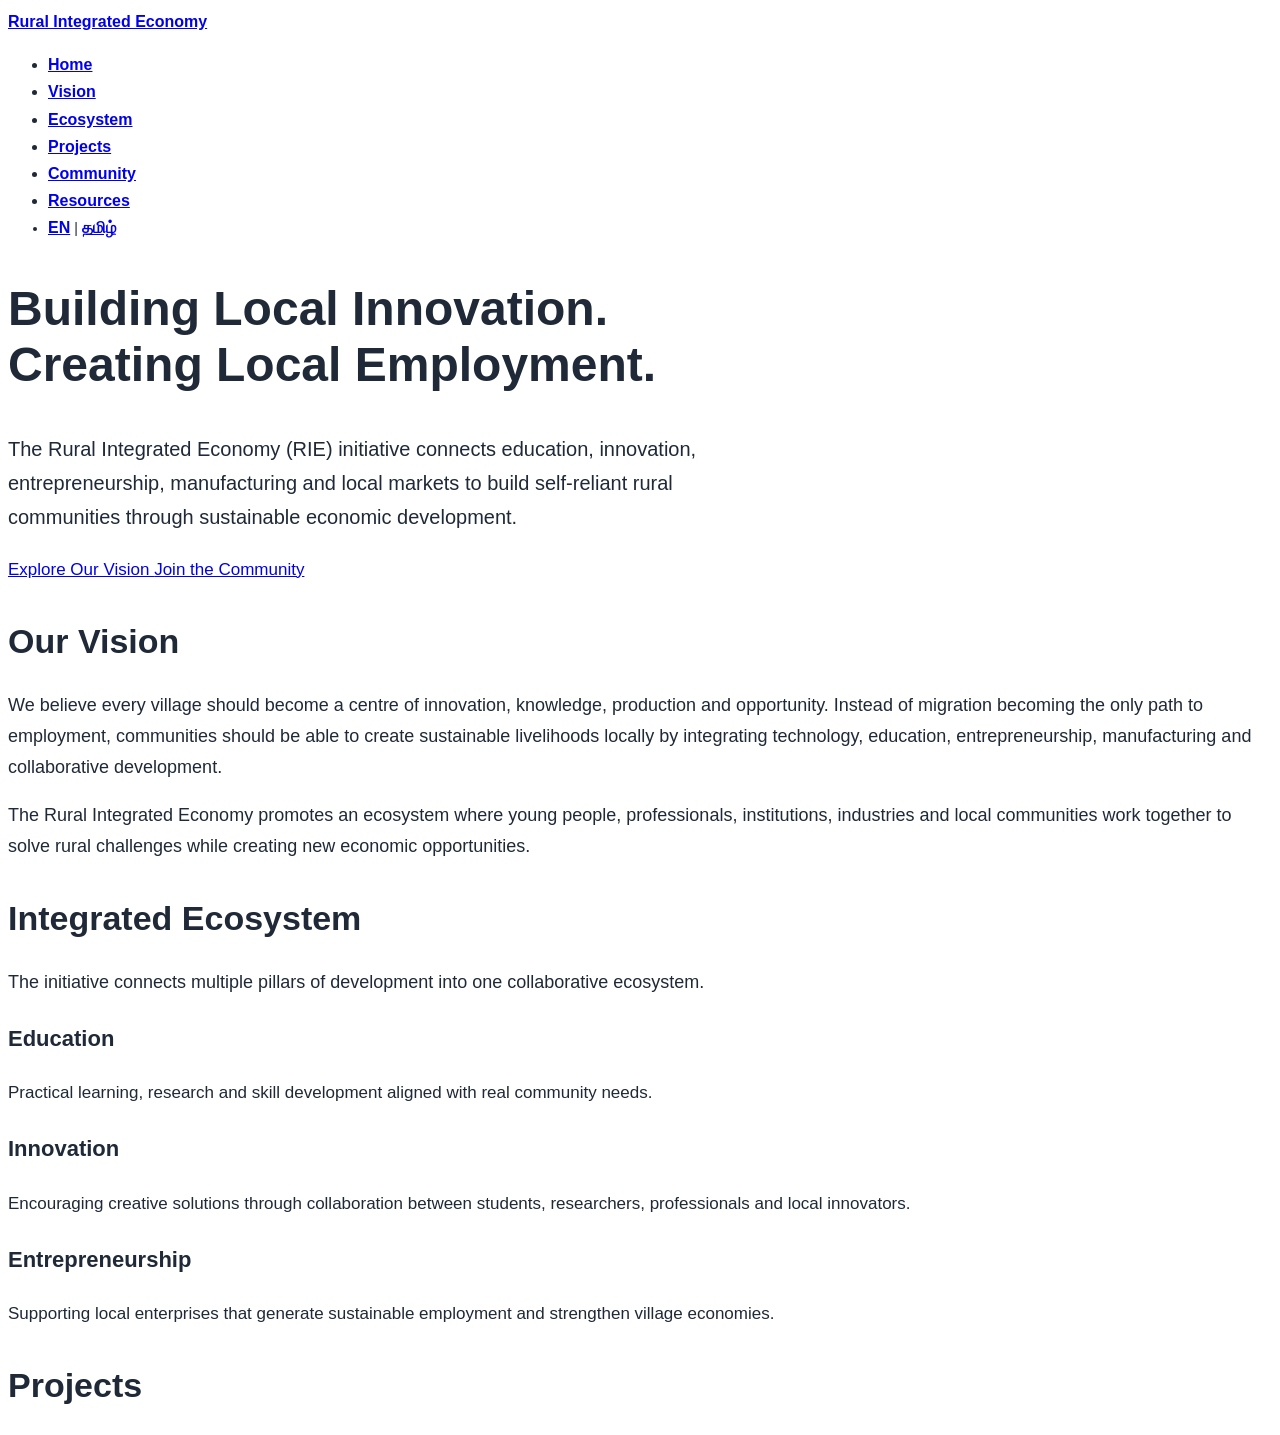
==== en/index.html @ 428ed952 "Complete bilingual homepage and language switch" ====
<!DOCTYPE html>
<html lang="en">
<head>

<meta charset="UTF-8">
<meta name="viewport" content="width=device-width, initial-scale=1.0">

<title>Rural Integrated Economy (RIE)</title>

<meta name="description" content="Rural Integrated Economy (RIE) is a community-driven initiative empowering rural innovation, entrepreneurship, manufacturing and sustainable employment.">

<link rel="stylesheet" href="../assets/css/style.css">

</head>

<body>

<header>

<div class="navbar">

<div class="logo">

<a href="index.html">
<strong>Rural Integrated Economy</strong>
</a>

</div>

<nav>

<ul>

<li><a href="#home">Home</a></li>

<li><a href="#vision">Vision</a></li>

<li><a href="#ecosystem">Ecosystem</a></li>

<li><a href="#projects">Projects</a></li>

<li><a href="#community">Community</a></li>

<li><a href="#resources">Resources</a></li>

<li class="lang-switch">

<a href="../en/index.html" class="active">EN</a>

<span>|</span>

<a href="../ta/index.html">தமிழ்</a>

</li>

</ul>

</nav>

</div>

</header>

<main>

<section id="home" class="hero">

<div class="hero-content">

<h1>
Building Local Innovation.<br>
Creating Local Employment.
</h1>

<p>

The Rural Integrated Economy (RIE) initiative connects education,
innovation, entrepreneurship, manufacturing and local markets to
build self-reliant rural communities through sustainable economic
development.

</p>

<div class="hero-buttons">

<a href="#vision" class="btn-primary">
Explore Our Vision
</a>

<a href="#community" class="btn-secondary">
Join the Community
</a>

</div>

</div>

</section>

<section id="vision">

<div class="section-container">

<h2>Our Vision</h2>

<p>

We believe every village should become a centre of innovation,
knowledge, production and opportunity.

Instead of migration becoming the only path to employment,
communities should be able to create sustainable livelihoods
locally by integrating technology, education, entrepreneurship,
manufacturing and collaborative development.

</p>

<p>

The Rural Integrated Economy promotes an ecosystem where young
people, professionals, institutions, industries and local
communities work together to solve rural challenges while
creating new economic opportunities.

</p>

</div>

</section>

<section id="ecosystem">

<div class="section-container">

<h2>Integrated Ecosystem</h2>

<p>

The initiative connects multiple pillars of development into one
collaborative ecosystem.

</p>

<div class="cards">

<div class="card">

<h3>Education</h3>

<p>

Practical learning, research and skill development aligned with
real community needs.

</p>

</div>

<div class="card">

<h3>Innovation</h3>

<p>

Encouraging creative solutions through collaboration between
students, researchers, professionals and local innovators.

</p>

</div>

<div class="card">

<h3>Entrepreneurship</h3>

<p>

Supporting local enterprises that generate sustainable employment
and strengthen village economies.

</p>

</div>

</div>

</div>

</section>

<section id="projects">

<div class="section-container">

<h2>Projects</h2>
---- assets/css/style.css ----
html{
    font-size:16px;
}

body{
    font-family:Inter,"Noto Sans Tamil",Arial,sans-serif;
    font-size:18px;
    line-height:1.7;
    color:#1f2937;
}

.navbar{
    font-size:16px;
}

.navbar a{
    font-size:16px;
    font-weight:600;
}

.lang-switch{
    font-size:14px;
}

.hero h1{
    font-size:48px;
    line-height:1.15;
    font-weight:700;
}

.hero p{
    font-size:20px;
    max-width:760px;
}

section h2{
    font-size:34px;
    margin-bottom:20px;
}

.card h3{
    font-size:22px;
}

.card p{
    font-size:17px;
}

.btn-primary,
.btn-secondary{
    font-size:17px;
}

footer{
    font-size:15px;
}
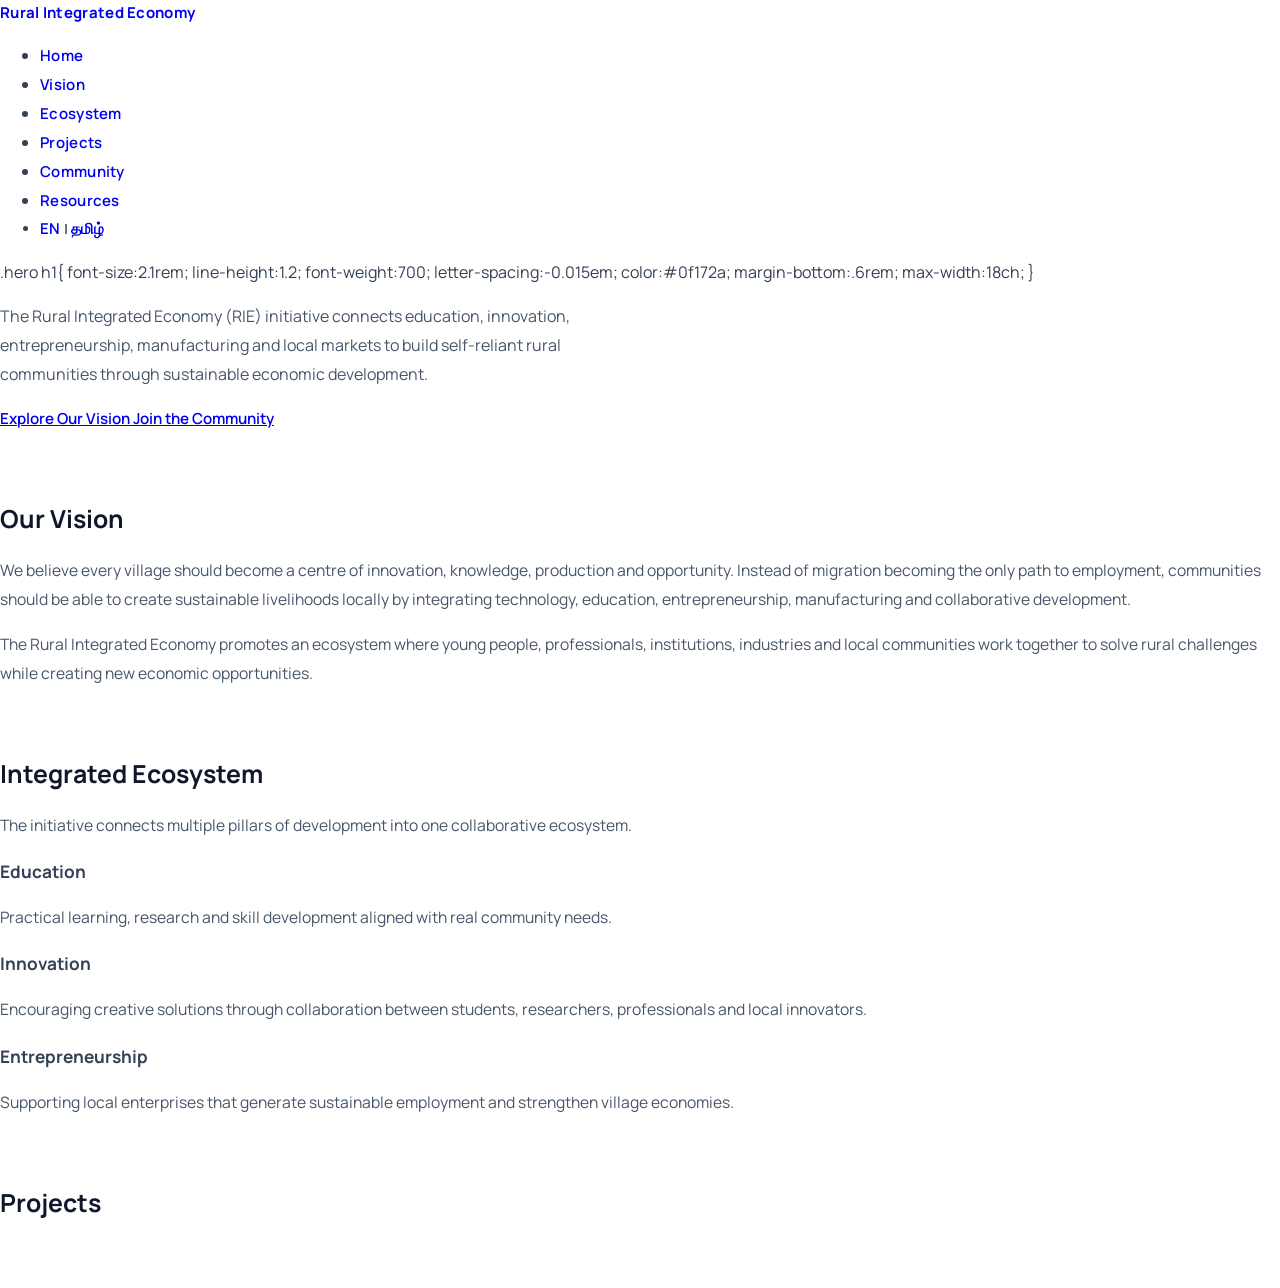
==== commit c23f0a84: "Professional redesign and improvements" ====
--- a/en/index.html
+++ b/en/index.html
@@ -67,10 +67,23 @@
 
 <div class="hero-content">
 
-<h1>
-Building Local Innovation.<br>
-Creating Local Employment.
-</h1>
+.hero h1{
+
+    font-size:2.1rem;
+
+    line-height:1.2;
+
+    font-weight:700;
+
+    letter-spacing:-0.015em;
+
+    color:#0f172a;
+
+    margin-bottom:.6rem;
+
+    max-width:18ch;
+
+}
 
 <p>
 
--- a/assets/css/style.css
+++ b/assets/css/style.css
@@ -1,56 +1,280 @@
+/* =====================================================
+   Youth4RuralTN
+   Typography
+   Version 3
+===================================================== */
+
+@import url('https://fonts.googleapis.com/css2?family=Manrope:wght@400;500;600;700;800&display=swap');
+
+/* =====================================================
+   Root
+===================================================== */
+
 html{
     font-size:16px;
-}
+    scroll-behavior:smooth;
+}
+
+/* =====================================================
+   Body
+===================================================== */
 
 body{
-    font-family:Inter,"Noto Sans Tamil",Arial,sans-serif;
-    font-size:18px;
-    line-height:1.7;
-    color:#1f2937;
-}
+
+    margin:0;
+    padding:0;
+
+    font-family:
+        "Manrope",
+        -apple-system,
+        BlinkMacSystemFont,
+        "Segoe UI",
+        Helvetica,
+        Arial,
+        sans-serif;
+
+    font-size:16px;
+    font-weight:400;
+    line-height:1.75;
+
+    color:#334155;
+
+    -webkit-font-smoothing:antialiased;
+    -moz-osx-font-smoothing:grayscale;
+    text-rendering:optimizeLegibility;
+
+}
+
+/* =====================================================
+   Navigation
+===================================================== */
 
 .navbar{
-    font-size:16px;
+
+    font-size:15px;
+
 }
 
 .navbar a{
-    font-size:16px;
+
+    font-size:15px;
     font-weight:600;
+    letter-spacing:.02em;
+    text-decoration:none;
+
+}
+
+.navbar a:hover{
+
+    opacity:.8;
+
 }
 
 .lang-switch{
+
     font-size:14px;
-}
+    font-weight:600;
+
+}
+
+/* =====================================================
+   Hero
+===================================================== */
 
 .hero h1{
-    font-size:48px;
-    line-height:1.15;
+
+    font-size:2.1rem;
     font-weight:700;
+    line-height:1.2;
+    letter-spacing:-0.015em;
+
+    color:#0f172a;
+
+    max-width:18ch;
+
+    margin:0 0 .6rem;
+
 }
 
 .hero p{
-    font-size:20px;
-    max-width:760px;
-}
+
+    font-size:1rem;
+    line-height:1.8;
+
+    max-width:640px;
+
+    color:#475569;
+
+}
+
+/* =====================================================
+   Sections
+===================================================== */
 
 section h2{
-    font-size:34px;
-    margin-bottom:20px;
-}
+
+    font-size:1.55rem;
+    font-weight:700;
+
+    color:#0f172a;
+
+    margin-bottom:.85rem;
+
+}
+
+section{
+
+    margin-bottom:4rem;
+
+}
+
+/* =====================================================
+   Cards
+===================================================== */
 
 .card h3{
-    font-size:22px;
+
+    font-size:1.08rem;
+    font-weight:700;
+
+    margin-bottom:.45rem;
+
 }
 
 .card p{
-    font-size:17px;
-}
-
+
+    font-size:.98rem;
+    line-height:1.85;
+
+}
+
+/* =====================================================
+   Paragraphs
+===================================================== */
+
+p{
+
+    font-size:.98rem;
+    line-height:1.85;
+
+    color:#475569;
+
+}
+
+li{
+
+    font-size:.98rem;
+    line-height:1.85;
+
+}
+
+/* =====================================================
+   Buttons
+===================================================== */
+
+button,
 .btn-primary,
 .btn-secondary{
-    font-size:17px;
-}
+
+    font-family:inherit;
+
+    font-size:.95rem;
+    font-weight:600;
+
+}
+
+/* =====================================================
+   Footer
+===================================================== */
 
 footer{
-    font-size:15px;
+
+    font-size:.9rem;
+    color:#64748b;
+
+}
+
+/* =====================================================
+   Tamil
+===================================================== */
+
+html[lang="ta"] body{
+
+    font-family:
+        "Latha",
+        "Nirmala UI",
+        "Tamil MN",
+        "Noto Serif Tamil",
+        serif;
+
+    font-size:16px;
+    line-height:2;
+
+    letter-spacing:.01em;
+
+}
+
+html[lang="ta"] h1,
+html[lang="ta"] h2,
+html[lang="ta"] h3{
+
+    font-family:
+        "Latha",
+        "Nirmala UI",
+        "Tamil MN",
+        "Noto Serif Tamil",
+        serif;
+
+    font-weight:500;
+
+    line-height:1.45;
+
+    letter-spacing:0;
+
+}
+
+html[lang="ta"] p,
+html[lang="ta"] li{
+
+    line-height:2;
+
+}
+
+/* =====================================================
+   Mobile
+===================================================== */
+
+@media (max-width:768px){
+
+    body{
+
+        font-size:15px;
+
+    }
+
+    .hero h1{
+
+        font-size:1.75rem;
+        line-height:1.25;
+
+    }
+
+    .hero p{
+
+        font-size:.98rem;
+
+    }
+
+    section h2{
+
+        font-size:1.4rem;
+
+    }
+
+    .card h3{
+
+        font-size:1.05rem;
+
+    }
+
 }
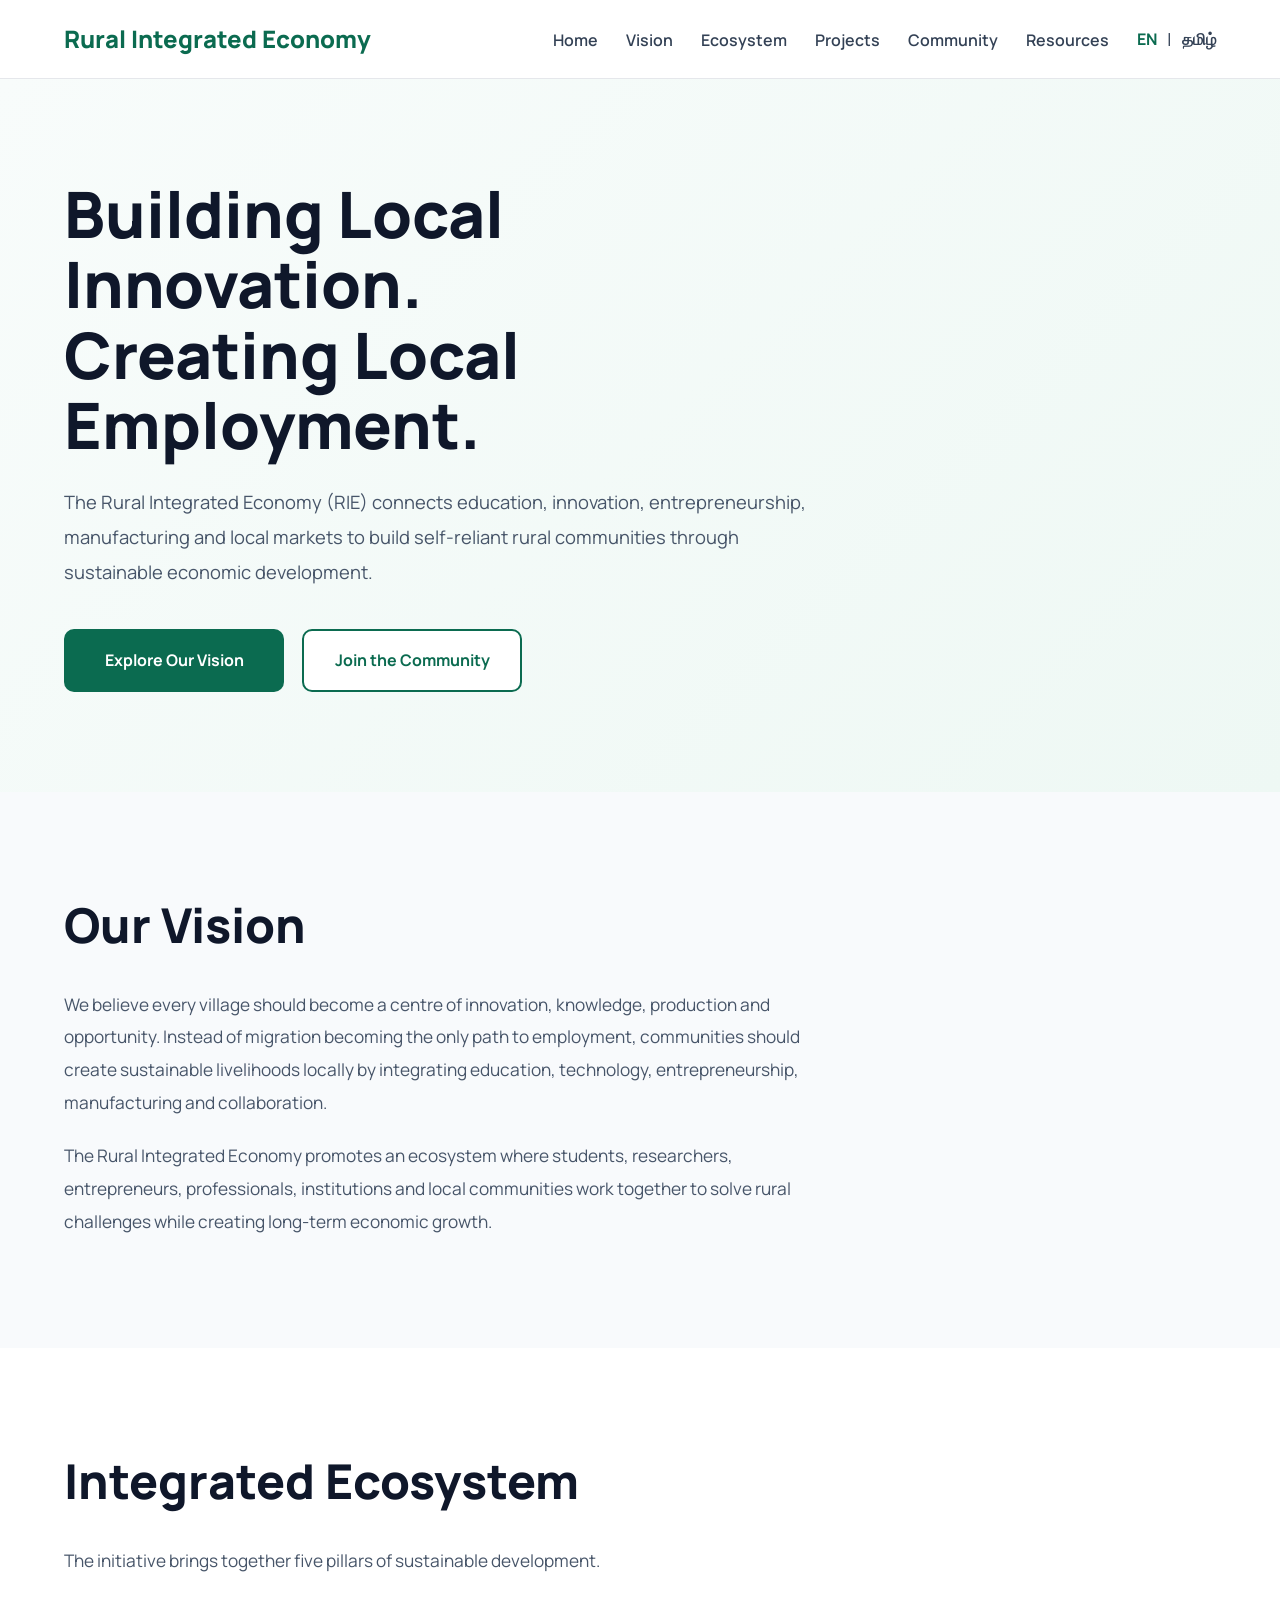
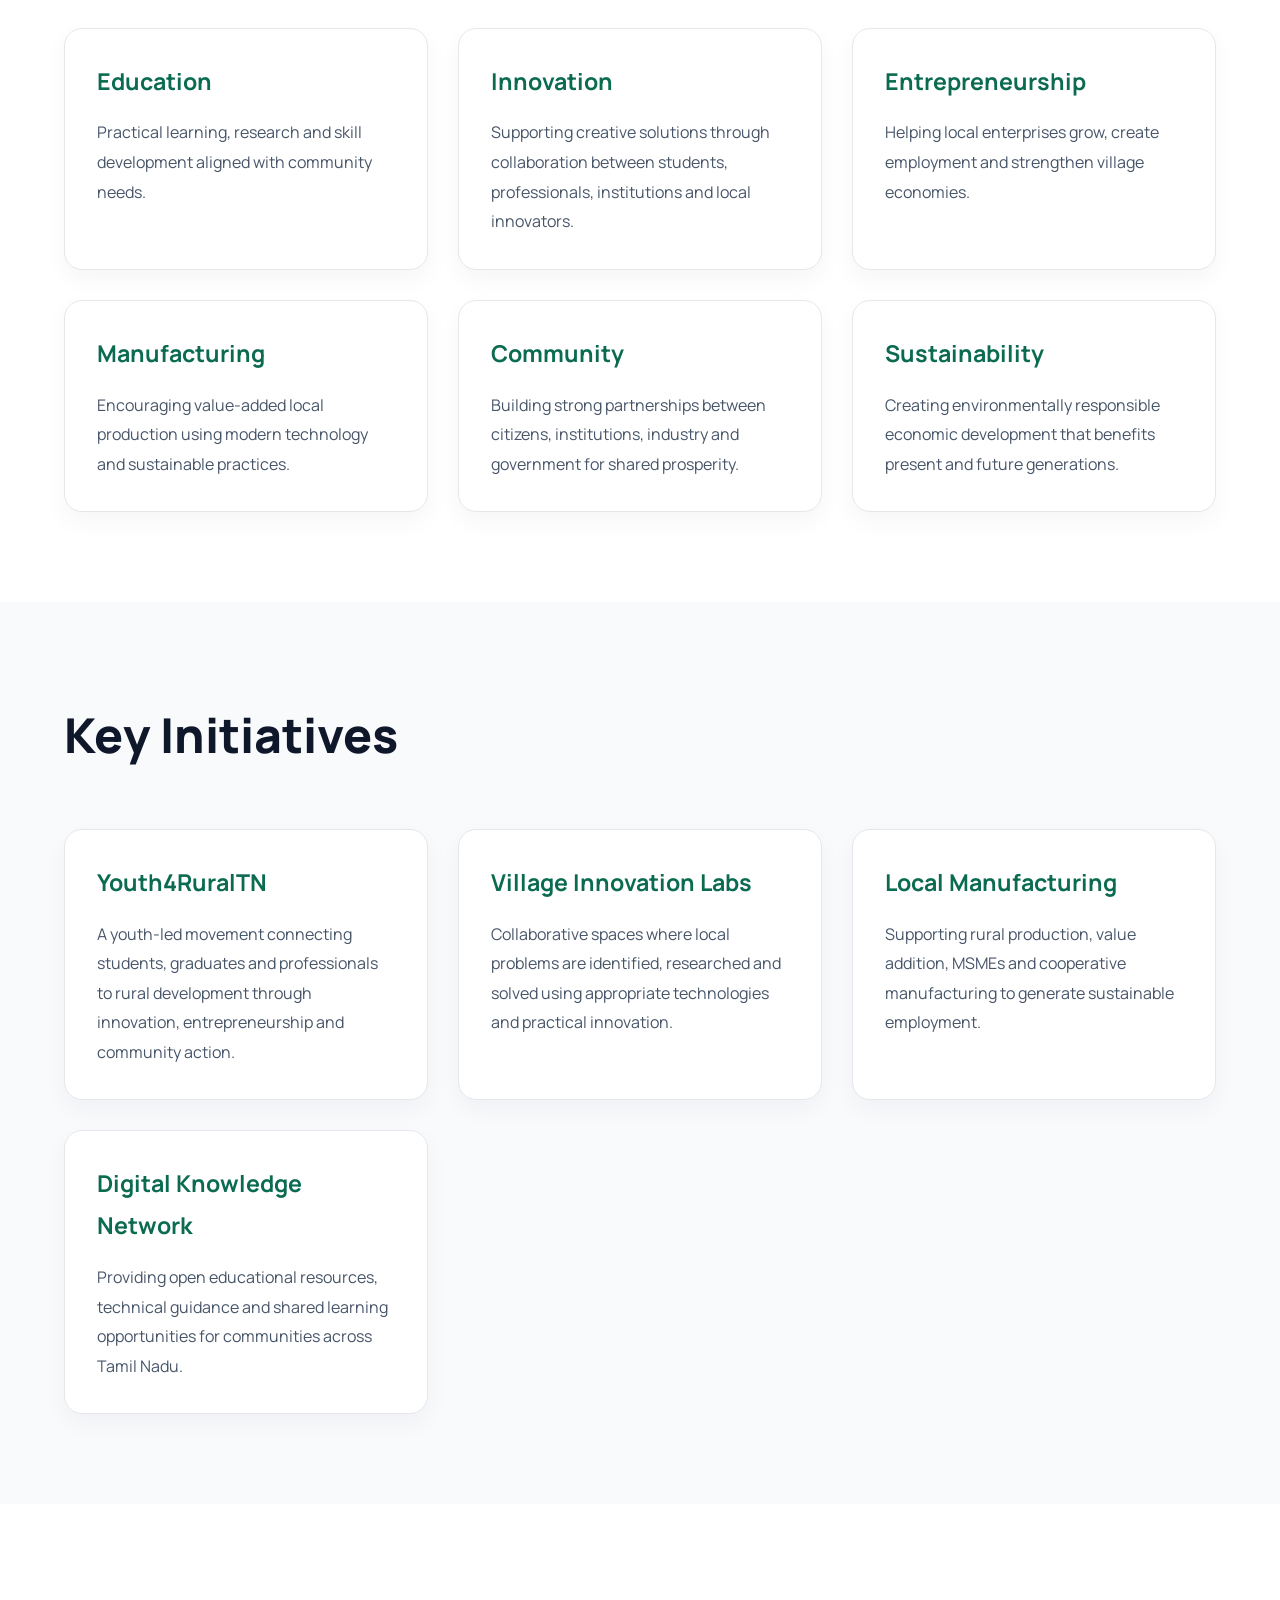
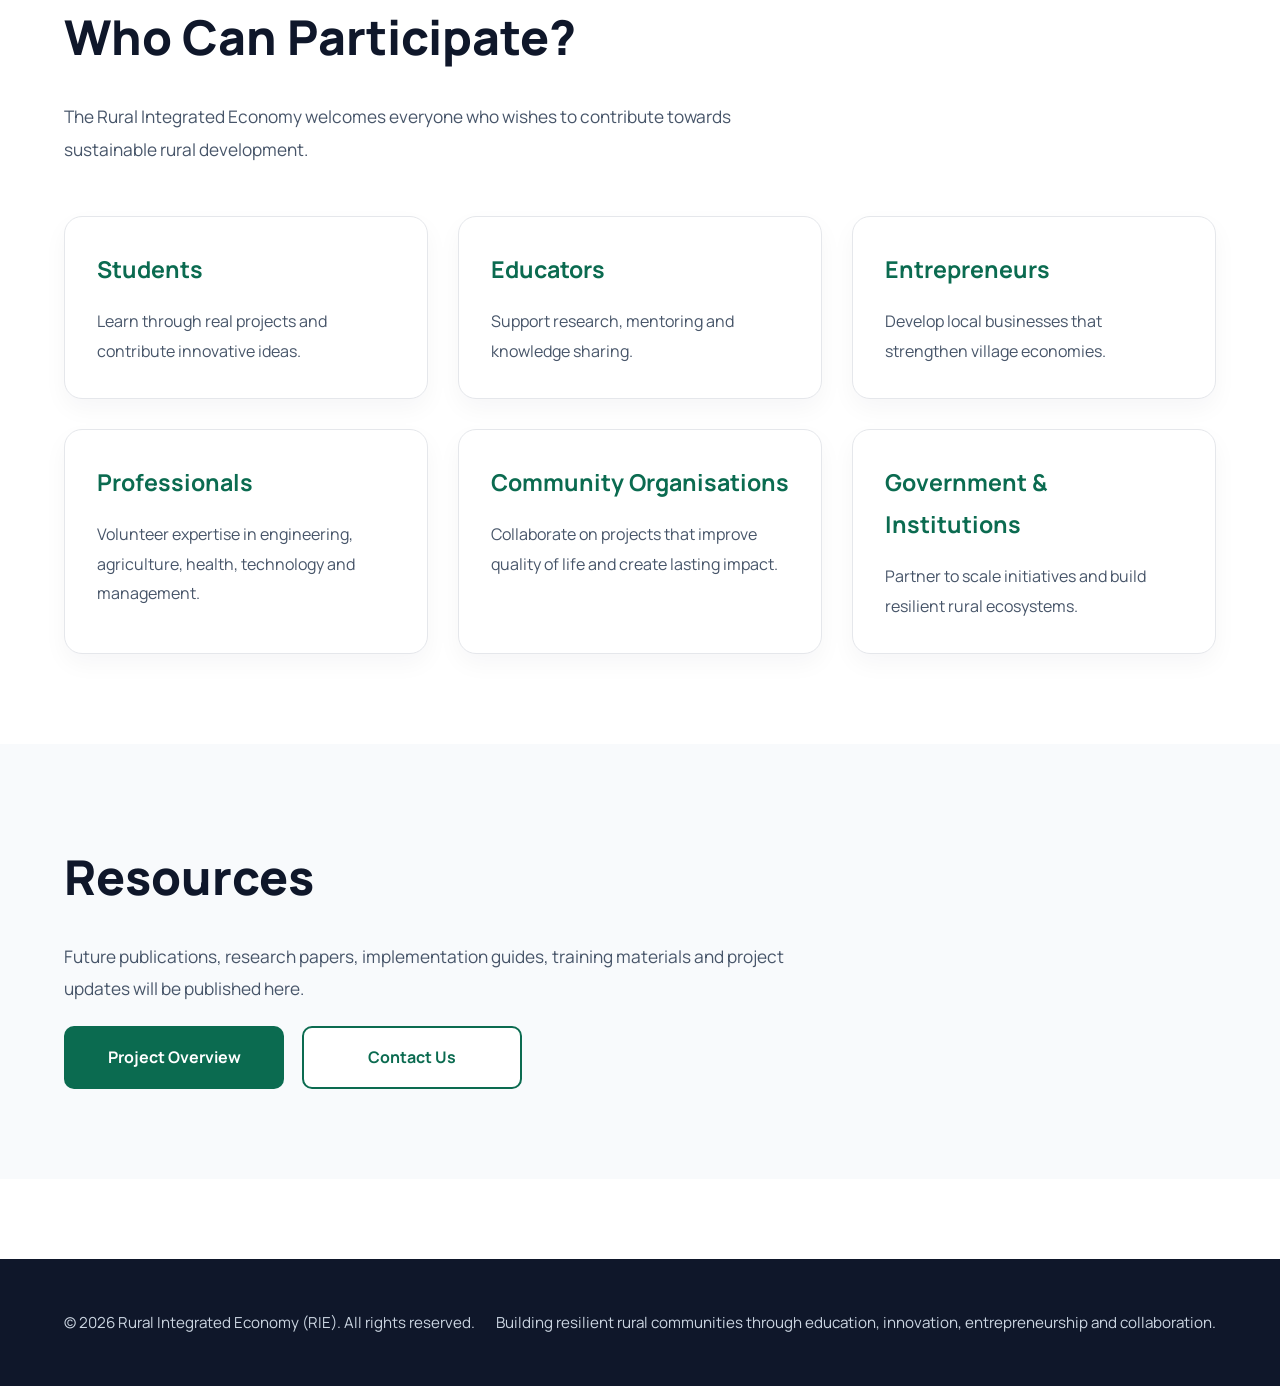
==== commit 3a7297ca: "Rebuild website with bilingual landing page" ====
--- a/en/index.html
+++ b/en/index.html
@@ -1,5 +1,6 @@
 <!DOCTYPE html>
 <html lang="en">
+
 <head>
 
 <meta charset="UTF-8">
@@ -7,7 +8,8 @@
 
 <title>Rural Integrated Economy (RIE)</title>
 
-<meta name="description" content="Rural Integrated Economy (RIE) is a community-driven initiative empowering rural innovation, entrepreneurship, manufacturing and sustainable employment.">
+<meta name="description"
+content="Rural Integrated Economy (RIE) is a community-driven initiative empowering rural innovation, entrepreneurship, manufacturing and sustainable employment.">
 
 <link rel="stylesheet" href="../assets/css/style.css">
 
@@ -20,11 +22,9 @@
 <div class="navbar">
 
 <div class="logo">
-
 <a href="index.html">
 <strong>Rural Integrated Economy</strong>
 </a>
-
 </div>
 
 <nav>
@@ -32,25 +32,16 @@
 <ul>
 
 <li><a href="#home">Home</a></li>
-
 <li><a href="#vision">Vision</a></li>
-
 <li><a href="#ecosystem">Ecosystem</a></li>
-
 <li><a href="#projects">Projects</a></li>
-
 <li><a href="#community">Community</a></li>
-
 <li><a href="#resources">Resources</a></li>
 
 <li class="lang-switch">
-
-<a href="../en/index.html" class="active">EN</a>
-
+<a class="active" href="../en/index.html">EN</a>
 <span>|</span>
-
 <a href="../ta/index.html">தமிழ்</a>
-
 </li>
 
 </ul>
@@ -67,48 +58,43 @@
 
 <div class="hero-content">
 
-.hero h1{
-
-    font-size:2.1rem;
-
-    line-height:1.2;
-
-    font-weight:700;
-
-    letter-spacing:-0.015em;
-
-    color:#0f172a;
-
-    margin-bottom:.6rem;
-
-    max-width:18ch;
-
-}
-
-<p>
-
-The Rural Integrated Economy (RIE) initiative connects education,
-innovation, entrepreneurship, manufacturing and local markets to
-build self-reliant rural communities through sustainable economic
-development.
+<h1>
+Building Local Innovation.<br>
+Creating Local Employment.
+</h1>
+
+<p>
+
+The Rural Integrated Economy (RIE) connects education,
+innovation, entrepreneurship, manufacturing and local
+markets to build self-reliant rural communities through
+sustainable economic development.
 
 </p>
 
 <div class="hero-buttons">
 
 <a href="#vision" class="btn-primary">
+
 Explore Our Vision
+
 </a>
 
 <a href="#community" class="btn-secondary">
+
 Join the Community
-</a>
-
-</div>
-
-</div>
-
-</section>
+
+</a>
+
+</div>
+
+</div>
+
+</section>
+<!-- ===========================
+PART 2 – VISION + ECOSYSTEM
+Replace everything from here after the Hero section
+=========================== -->
 
 <section id="vision">
 
@@ -122,18 +108,18 @@
 knowledge, production and opportunity.
 
 Instead of migration becoming the only path to employment,
-communities should be able to create sustainable livelihoods
-locally by integrating technology, education, entrepreneurship,
-manufacturing and collaborative development.
-
-</p>
-
-<p>
-
-The Rural Integrated Economy promotes an ecosystem where young
-people, professionals, institutions, industries and local
-communities work together to solve rural challenges while
-creating new economic opportunities.
+communities should create sustainable livelihoods locally by
+integrating education, technology, entrepreneurship,
+manufacturing and collaboration.
+
+</p>
+
+<p>
+
+The Rural Integrated Economy promotes an ecosystem where
+students, researchers, entrepreneurs, professionals,
+institutions and local communities work together to solve
+rural challenges while creating long-term economic growth.
 
 </p>
 
@@ -149,8 +135,8 @@
 
 <p>
 
-The initiative connects multiple pillars of development into one
-collaborative ecosystem.
+The initiative brings together five pillars of sustainable
+development.
 
 </p>
 
@@ -162,8 +148,8 @@
 
 <p>
 
-Practical learning, research and skill development aligned with
-real community needs.
+Practical learning, research and skill development aligned
+with community needs.
 
 </p>
 
@@ -175,8 +161,8 @@
 
 <p>
 
-Encouraging creative solutions through collaboration between
-students, researchers, professionals and local innovators.
+Supporting creative solutions through collaboration between
+students, professionals, institutions and local innovators.
 
 </p>
 
@@ -188,21 +174,204 @@
 
 <p>
 
-Supporting local enterprises that generate sustainable employment
-and strengthen village economies.
-
-</p>
-
-</div>
-
-</div>
-
-</div>
-
-</section>
+Helping local enterprises grow, create employment and
+strengthen village economies.
+
+</p>
+
+</div>
+
+<div class="card">
+
+<h3>Manufacturing</h3>
+
+<p>
+
+Encouraging value-added local production using modern
+technology and sustainable practices.
+
+</p>
+
+</div>
+
+<div class="card">
+
+<h3>Community</h3>
+
+<p>
+
+Building strong partnerships between citizens, institutions,
+industry and government for shared prosperity.
+
+</p>
+
+</div>
+
+<div class="card">
+
+<h3>Sustainability</h3>
+
+<p>
+
+Creating environmentally responsible economic development
+that benefits present and future generations.
+
+</p>
+
+</div>
+
+</div>
+
+</div>
+
+</section>
+<!-- ===========================
+PART 3 – PROJECTS + COMMUNITY + RESOURCES + FOOTER
+=========================== -->
 
 <section id="projects">
 
 <div class="section-container">
 
-<h2>Projects</h2>+<h2>Key Initiatives</h2>
+
+<div class="cards">
+
+<div class="card">
+<h3>Youth4RuralTN</h3>
+<p>
+A youth-led movement connecting students, graduates and professionals
+to rural development through innovation, entrepreneurship and
+community action.
+</p>
+</div>
+
+<div class="card">
+<h3>Village Innovation Labs</h3>
+<p>
+Collaborative spaces where local problems are identified, researched
+and solved using appropriate technologies and practical innovation.
+</p>
+</div>
+
+<div class="card">
+<h3>Local Manufacturing</h3>
+<p>
+Supporting rural production, value addition, MSMEs and cooperative
+manufacturing to generate sustainable employment.
+</p>
+</div>
+
+<div class="card">
+<h3>Digital Knowledge Network</h3>
+<p>
+Providing open educational resources, technical guidance and shared
+learning opportunities for communities across Tamil Nadu.
+</p>
+</div>
+
+</div>
+
+</div>
+
+</section>
+
+<section id="community">
+
+<div class="section-container">
+
+<h2>Who Can Participate?</h2>
+
+<p>
+The Rural Integrated Economy welcomes everyone who wishes to contribute
+towards sustainable rural development.
+</p>
+
+<div class="cards">
+
+<div class="card">
+<h3>Students</h3>
+<p>Learn through real projects and contribute innovative ideas.</p>
+</div>
+
+<div class="card">
+<h3>Educators</h3>
+<p>Support research, mentoring and knowledge sharing.</p>
+</div>
+
+<div class="card">
+<h3>Entrepreneurs</h3>
+<p>Develop local businesses that strengthen village economies.</p>
+</div>
+
+<div class="card">
+<h3>Professionals</h3>
+<p>Volunteer expertise in engineering, agriculture, health,
+technology and management.</p>
+</div>
+
+<div class="card">
+<h3>Community Organisations</h3>
+<p>Collaborate on projects that improve quality of life and create
+lasting impact.</p>
+</div>
+
+<div class="card">
+<h3>Government & Institutions</h3>
+<p>Partner to scale initiatives and build resilient rural ecosystems.</p>
+</div>
+
+</div>
+
+</div>
+
+</section>
+
+<section id="resources">
+
+<div class="section-container">
+
+<h2>Resources</h2>
+
+<p>
+Future publications, research papers, implementation guides,
+training materials and project updates will be published here.
+</p>
+
+<div class="hero-buttons">
+
+<a href="../README.md" class="btn-primary">
+Project Overview
+</a>
+
+<a href="mailto:info@youth4ruraltn.org" class="btn-secondary">
+Contact Us
+</a>
+
+</div>
+
+</div>
+
+</section>
+
+</main>
+
+<footer>
+
+<div class="section-container">
+
+<p>
+© 2026 Rural Integrated Economy (RIE). All rights reserved.
+</p>
+
+<p>
+Building resilient rural communities through education,
+innovation, entrepreneurship and collaboration.
+</p>
+
+</div>
+
+</footer>
+
+</body>
+</html>
--- a/assets/css/style.css
+++ b/assets/css/style.css
@@ -1,216 +1,588 @@
 /* =====================================================
-   Youth4RuralTN
-   Typography
-   Version 3
-===================================================== */
-
-@import url('https://fonts.googleapis.com/css2?family=Manrope:wght@400;500;600;700;800&display=swap');
-
-/* =====================================================
-   Root
-===================================================== */
-
-html{
-    font-size:16px;
-    scroll-behavior:smooth;
-}
-
-/* =====================================================
-   Body
-===================================================== */
-
-body{
-
+   PART 1 - RESET + LAYOUT + NAVIGATION
+===================================================== */
+
+@import url('https://fonts.googleapis.com/css2?family=Manrope:wght@400;500;600;700;800&family=Noto+Serif+Tamil:wght@400;500;600;700&display=swap');
+
+*{
     margin:0;
     padding:0;
+    box-sizing:border-box;
+}
+
+html{
+    scroll-behavior:smooth;
+    font-size:16px;
+}
+
+body{
 
     font-family:
         "Manrope",
-        -apple-system,
-        BlinkMacSystemFont,
-        "Segoe UI",
-        Helvetica,
         Arial,
         sans-serif;
 
-    font-size:16px;
-    font-weight:400;
-    line-height:1.75;
+    font-size:18px;
+    line-height:1.8;
 
     color:#334155;
+    background:#ffffff;
 
     -webkit-font-smoothing:antialiased;
     -moz-osx-font-smoothing:grayscale;
-    text-rendering:optimizeLegibility;
-
-}
-
-/* =====================================================
-   Navigation
+
+}
+
+img{
+    max-width:100%;
+    display:block;
+}
+
+a{
+    text-decoration:none;
+    color:inherit;
+}
+
+ul{
+    list-style:none;
+}
+
+/* =====================================================
+   CONTAINER
+===================================================== */
+
+.navbar,
+.section-container,
+.hero-content{
+
+    max-width:1200px;
+    margin:auto;
+    padding-left:24px;
+    padding-right:24px;
+
+}
+
+/* =====================================================
+   HEADER
+===================================================== */
+
+header{
+
+    position:sticky;
+    top:0;
+
+    background:#ffffff;
+
+    border-bottom:1px solid #e5e7eb;
+
+    z-index:1000;
+
+}
+
+/* =====================================================
+   NAVBAR
 ===================================================== */
 
 .navbar{
 
-    font-size:15px;
-
-}
-
-.navbar a{
-
-    font-size:15px;
+    display:flex;
+
+    justify-content:space-between;
+    align-items:center;
+
+    min-height:78px;
+
+}
+
+.logo strong{
+
+    font-size:1.5rem;
+    font-weight:800;
+
+    color:#0b6b50;
+
+}
+
+nav ul{
+
+    display:flex;
+    align-items:center;
+    gap:28px;
+
+}
+
+nav a{
+
+    font-size:1rem;
     font-weight:600;
-    letter-spacing:.02em;
-    text-decoration:none;
-
-}
-
-.navbar a:hover{
-
-    opacity:.8;
+
+    color:#334155;
+
+    transition:.25s;
+
+}
+
+nav a:hover{
+
+    color:#0b6b50;
 
 }
 
 .lang-switch{
 
-    font-size:14px;
-    font-weight:600;
-
-}
-
-/* =====================================================
-   Hero
-===================================================== */
+    display:flex;
+    align-items:center;
+    gap:10px;
+
+}
+
+.lang-switch .active{
+
+    color:#0b6b50;
+    font-weight:700;
+
+}
+
+/* =====================================================
+   MOBILE NAV
+===================================================== */
+
+@media (max-width:768px){
+
+    .navbar{
+
+        flex-direction:column;
+        gap:20px;
+
+        padding-top:18px;
+        padding-bottom:18px;
+
+    }
+
+    nav ul{
+
+        flex-wrap:wrap;
+        justify-content:center;
+        gap:14px;
+
+    }
+
+}
+/* =====================================================
+   PART 2 - HERO + BUTTONS
+===================================================== */
+
+.hero{
+
+    background:
+    linear-gradient(135deg,#f8fcfb,#eef8f4);
+
+    padding:100px 0;
+
+}
+
+.hero-content{
+
+    display:flex;
+    flex-direction:column;
+    align-items:flex-start;
+
+}
 
 .hero h1{
 
-    font-size:2.1rem;
-    font-weight:700;
-    line-height:1.2;
-    letter-spacing:-0.015em;
+    font-size:clamp(2.6rem,5vw,4.4rem);
+
+    line-height:1.1;
+
+    font-weight:800;
 
     color:#0f172a;
 
-    max-width:18ch;
-
-    margin:0 0 .6rem;
+    max-width:14ch;
+
+    margin-bottom:24px;
 
 }
 
 .hero p{
 
-    font-size:1rem;
-    line-height:1.8;
-
-    max-width:640px;
+    max-width:760px;
+
+    font-size:1.15rem;
+
+    line-height:1.9;
 
     color:#475569;
 
-}
-
-/* =====================================================
-   Sections
-===================================================== */
-
-section h2{
-
-    font-size:1.55rem;
-    font-weight:700;
-
-    color:#0f172a;
-
-    margin-bottom:.85rem;
-
-}
-
-section{
-
-    margin-bottom:4rem;
-
-}
-
-/* =====================================================
-   Cards
-===================================================== */
-
-.card h3{
-
-    font-size:1.08rem;
-    font-weight:700;
-
-    margin-bottom:.45rem;
-
-}
-
-.card p{
-
-    font-size:.98rem;
-    line-height:1.85;
-
-}
-
-/* =====================================================
-   Paragraphs
-===================================================== */
-
-p{
-
-    font-size:.98rem;
-    line-height:1.85;
-
-    color:#475569;
-
-}
-
-li{
-
-    font-size:.98rem;
-    line-height:1.85;
-
-}
-
-/* =====================================================
-   Buttons
-===================================================== */
-
-button,
+    margin-bottom:40px;
+
+}
+
+.hero-buttons{
+
+    display:flex;
+
+    gap:18px;
+
+    flex-wrap:wrap;
+
+}
+
+/* =====================================================
+   BUTTONS
+===================================================== */
+
 .btn-primary,
 .btn-secondary{
 
-    font-family:inherit;
+    display:inline-flex;
+
+    align-items:center;
+    justify-content:center;
+
+    min-width:220px;
+
+    padding:15px 30px;
+
+    border-radius:10px;
+
+    font-size:1rem;
+
+    font-weight:700;
+
+    transition:.25s ease;
+
+}
+
+.btn-primary{
+
+    background:#0b6b50;
+
+    color:#ffffff;
+
+}
+
+.btn-primary:hover{
+
+    background:#09513d;
+
+    transform:translateY(-2px);
+
+}
+
+.btn-secondary{
+
+    background:#ffffff;
+
+    color:#0b6b50;
+
+    border:2px solid #0b6b50;
+
+}
+
+.btn-secondary:hover{
+
+    background:#0b6b50;
+
+    color:#ffffff;
+
+    transform:translateY(-2px);
+
+}
+
+/* =====================================================
+   MOBILE HERO
+===================================================== */
+
+@media (max-width:768px){
+
+    .hero{
+
+        padding:70px 0;
+
+    }
+
+    .hero h1{
+
+        font-size:2.5rem;
+
+    }
+
+    .hero p{
+
+        font-size:1rem;
+
+    }
+
+    .hero-buttons{
+
+        width:100%;
+        flex-direction:column;
+
+    }
+
+    .btn-primary,
+    .btn-secondary{
+
+        width:100%;
+
+        min-width:auto;
+
+    }
+
+}
+/* =====================================================
+   PART 3 - SECTIONS + CARDS
+===================================================== */
+
+section{
+
+    padding:90px 0;
+
+}
+
+.section-container{
+
+    width:100%;
+
+}
+
+section h2{
+
+    font-size:clamp(2rem,4vw,3rem);
+
+    font-weight:800;
+
+    color:#0f172a;
+
+    margin-bottom:20px;
+
+}
+
+section p{
+
+    font-size:1.08rem;
+
+    line-height:1.9;
+
+    color:#475569;
+
+    margin-bottom:20px;
+
+    max-width:760px;
+
+}
+
+/* =====================================================
+   GRID
+===================================================== */
+
+.cards{
+
+    display:grid;
+
+    grid-template-columns:
+        repeat(auto-fit,minmax(280px,1fr));
+
+    gap:30px;
+
+    margin-top:50px;
+
+}
+
+/* =====================================================
+   CARD
+===================================================== */
+
+.card{
+
+    background:#ffffff;
+
+    border:1px solid #e5e7eb;
+
+    border-radius:18px;
+
+    padding:32px;
+
+    transition:.30s ease;
+
+    box-shadow:
+        0 10px 25px rgba(15,23,42,.04);
+
+}
+
+.card:hover{
+
+    transform:translateY(-8px);
+
+    box-shadow:
+        0 20px 45px rgba(15,23,42,.10);
+
+    border-color:#cbd5e1;
+
+}
+
+.card h3{
+
+    font-size:1.45rem;
+
+    font-weight:700;
+
+    color:#0b6b50;
+
+    margin-bottom:16px;
+
+}
+
+.card p{
+
+    font-size:1rem;
+
+    line-height:1.85;
+
+    color:#475569;
+
+    margin:0;
+
+}
+
+/* =====================================================
+   LISTS
+===================================================== */
+
+section ul{
+
+    margin-top:20px;
+
+    padding-left:22px;
+
+}
+
+section li{
+
+    margin-bottom:12px;
+
+    color:#475569;
+
+    line-height:1.8;
+
+}
+
+/* =====================================================
+   ALTERNATE SECTION BACKGROUND
+===================================================== */
+
+section:nth-of-type(even){
+
+    background:#f8fafc;
+
+}
+
+/* =====================================================
+   MOBILE
+===================================================== */
+
+@media (max-width:768px){
+
+    section{
+
+        padding:70px 0;
+
+    }
+
+    .cards{
+
+        grid-template-columns:1fr;
+
+        gap:20px;
+
+    }
+
+    .card{
+
+        padding:24px;
+
+    }
+
+    .card h3{
+
+        font-size:1.3rem;
+
+    }
+
+}
+/* =====================================================
+   PART 4 - FOOTER + TAMIL + GLOBAL + MOBILE FINISH
+===================================================== */
+
+/* FOOTER */
+
+footer{
+
+    background:#0f172a;
+
+    color:#cbd5e1;
+
+    padding:50px 0;
+
+    margin-top:80px;
+
+}
+
+footer .section-container{
+
+    display:flex;
+
+    justify-content:space-between;
+
+    align-items:center;
+
+    gap:20px;
+
+    flex-wrap:wrap;
+
+}
+
+footer p{
+
+    margin:0;
+
+    color:#cbd5e1;
 
     font-size:.95rem;
-    font-weight:600;
-
-}
-
-/* =====================================================
-   Footer
-===================================================== */
-
-footer{
-
-    font-size:.9rem;
-    color:#64748b;
-
-}
-
-/* =====================================================
-   Tamil
+
+}
+
+footer a{
+
+    color:#ffffff;
+
+    transition:.25s;
+
+}
+
+footer a:hover{
+
+    color:#7dd3a8;
+
+}
+
+/* =====================================================
+   TAMIL
 ===================================================== */
 
 html[lang="ta"] body{
 
     font-family:
+        "Noto Serif Tamil",
+        "Nirmala UI",
         "Latha",
-        "Nirmala UI",
-        "Tamil MN",
-        "Noto Serif Tamil",
         serif;
 
-    font-size:16px;
-    line-height:2;
-
-    letter-spacing:.01em;
+    font-size:17px;
+
+    line-height:1.95;
 
 }
 
@@ -219,15 +591,12 @@
 html[lang="ta"] h3{
 
     font-family:
+        "Noto Serif Tamil",
+        "Nirmala UI",
         "Latha",
-        "Nirmala UI",
-        "Tamil MN",
-        "Noto Serif Tamil",
         serif;
 
-    font-weight:500;
-
-    line-height:1.45;
+    font-weight:600;
 
     letter-spacing:0;
 
@@ -236,45 +605,115 @@
 html[lang="ta"] p,
 html[lang="ta"] li{
 
+    font-size:1.05rem;
+
     line-height:2;
 
 }
 
 /* =====================================================
-   Mobile
+   UTILITIES
+===================================================== */
+
+.text-center{
+
+    text-align:center;
+
+}
+
+.mt-2{
+
+    margin-top:20px;
+
+}
+
+.mt-3{
+
+    margin-top:30px;
+
+}
+
+.mt-4{
+
+    margin-top:40px;
+
+}
+
+.mb-2{
+
+    margin-bottom:20px;
+
+}
+
+.mb-3{
+
+    margin-bottom:30px;
+
+}
+
+.mb-4{
+
+    margin-bottom:40px;
+
+}
+
+/* =====================================================
+   MOBILE
 ===================================================== */
 
 @media (max-width:768px){
 
     body{
 
-        font-size:15px;
-
-    }
-
-    .hero h1{
-
-        font-size:1.75rem;
-        line-height:1.25;
-
-    }
-
-    .hero p{
-
-        font-size:.98rem;
-
-    }
-
-    section h2{
-
-        font-size:1.4rem;
-
-    }
-
-    .card h3{
-
-        font-size:1.05rem;
-
-    }
-
-}+        font-size:16px;
+
+    }
+
+    .section-container,
+    .hero-content,
+    .navbar{
+
+        padding-left:18px;
+        padding-right:18px;
+
+    }
+
+    .logo strong{
+
+        font-size:1.3rem;
+
+        text-align:center;
+
+    }
+
+    footer .section-container{
+
+        flex-direction:column;
+
+        text-align:center;
+
+    }
+
+    footer{
+
+        padding:40px 0;
+
+    }
+
+}
+
+/* =====================================================
+   LARGE SCREENS
+===================================================== */
+
+@media (min-width:1400px){
+
+    .navbar,
+    .section-container,
+    .hero-content{
+
+        max-width:1280px;
+
+    }
+
+}
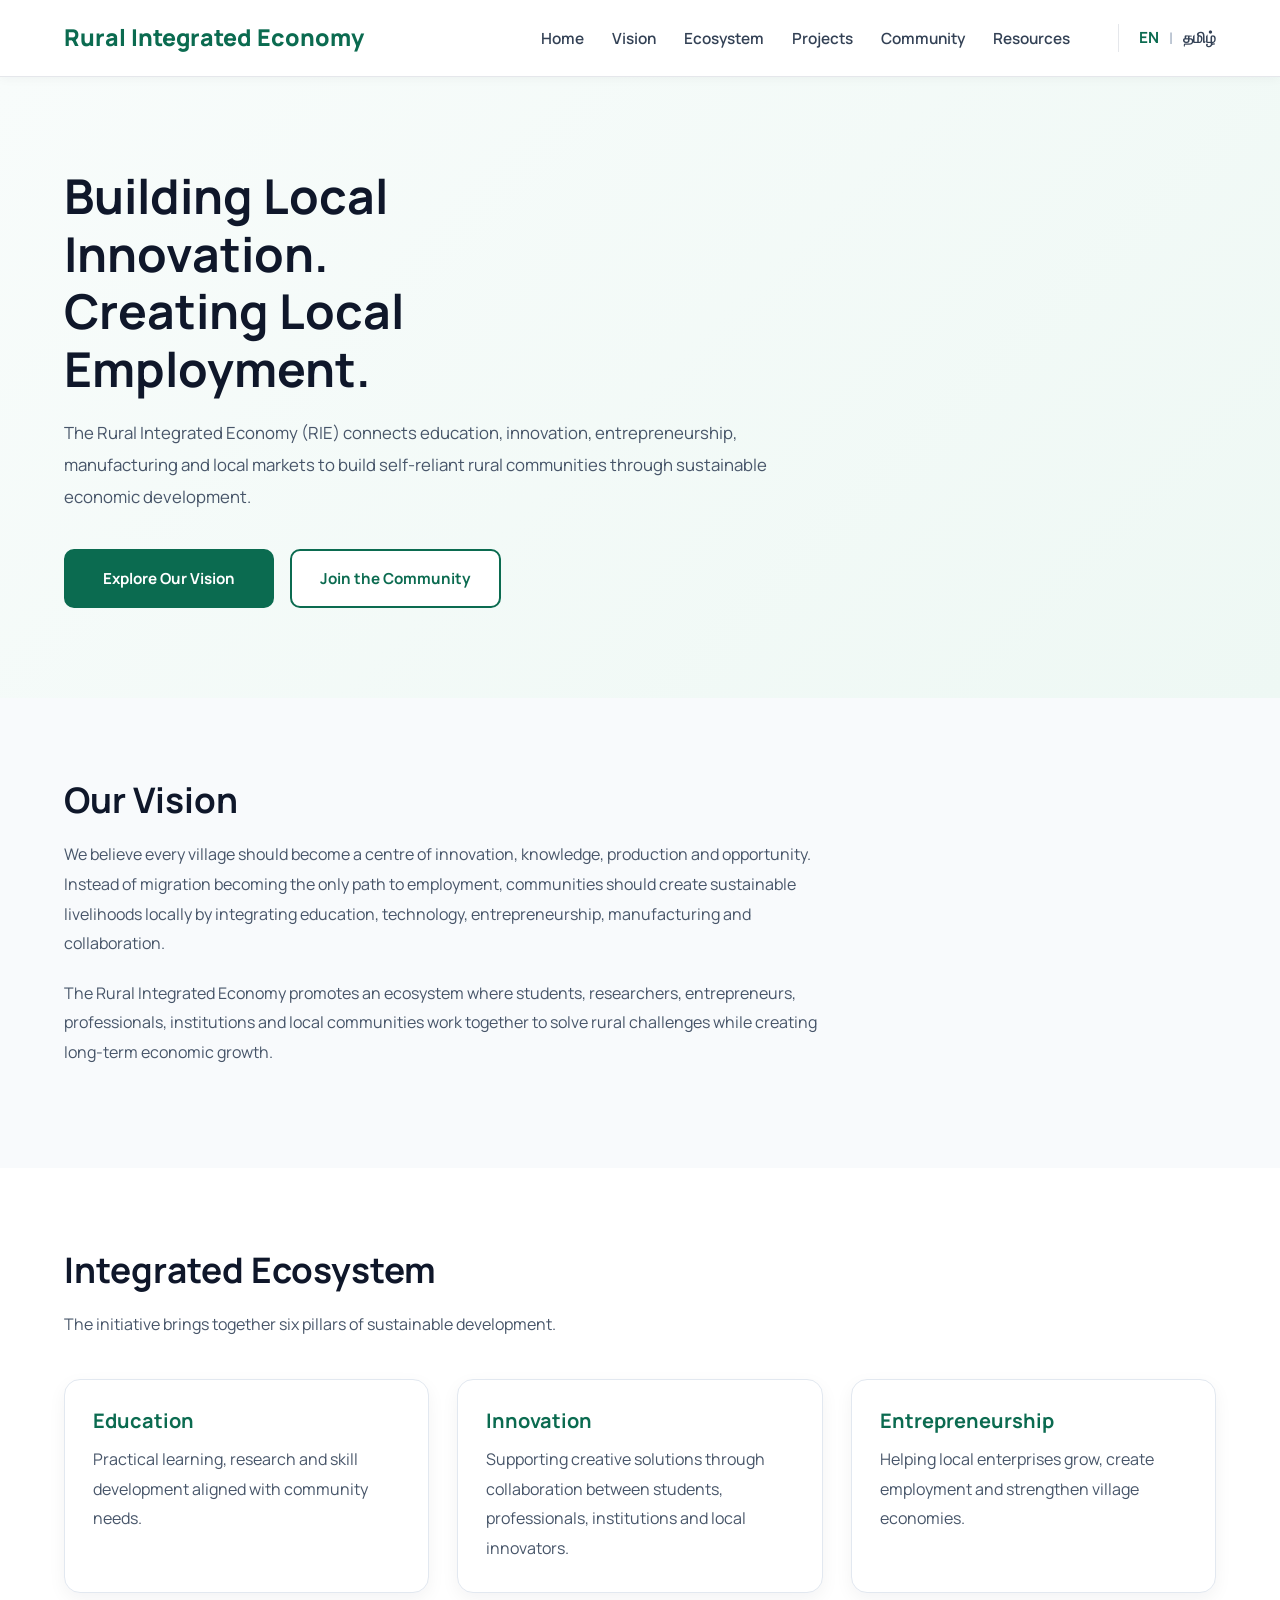
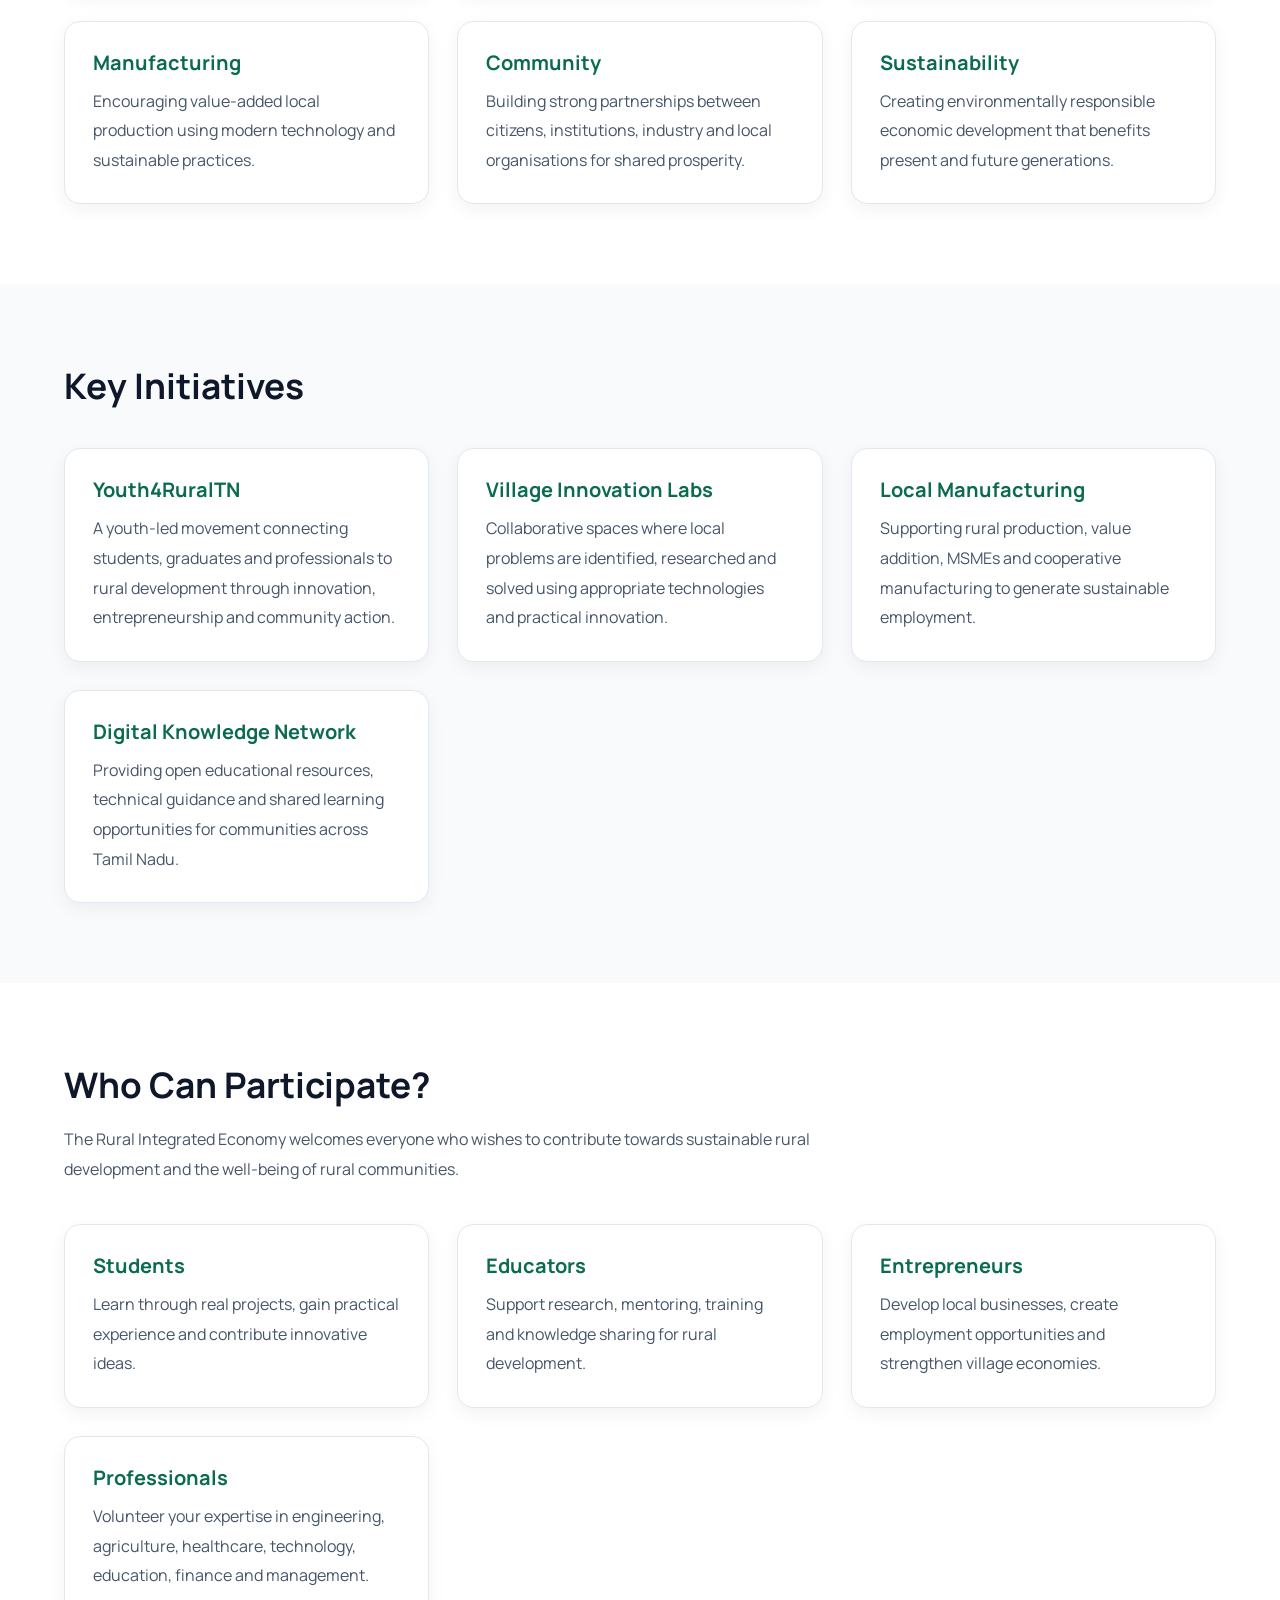
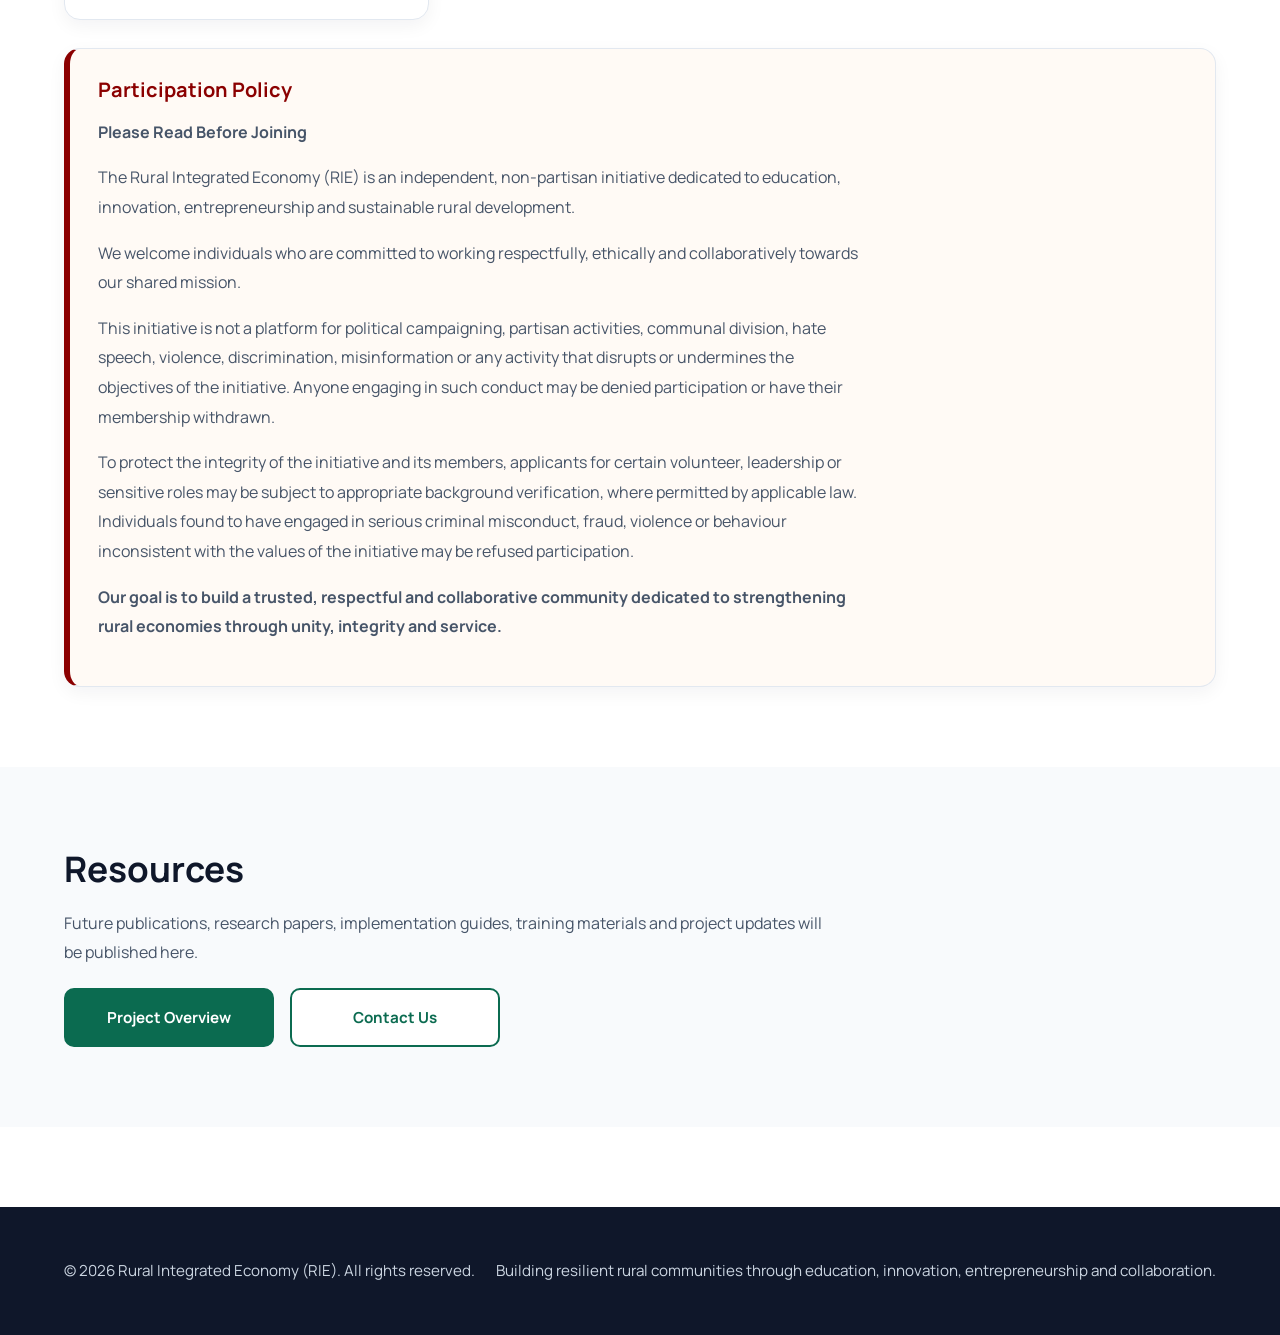
==== commit 324dbadf: "Add participation policy" ====
--- a/en/index.html
+++ b/en/index.html
@@ -75,26 +75,18 @@
 <div class="hero-buttons">
 
 <a href="#vision" class="btn-primary">
-
 Explore Our Vision
-
 </a>
 
 <a href="#community" class="btn-secondary">
-
 Join the Community
-
-</a>
-
-</div>
-
-</div>
-
-</section>
-<!-- ===========================
-PART 2 – VISION + ECOSYSTEM
-Replace everything from here after the Hero section
-=========================== -->
+</a>
+
+</div>
+
+</div>
+
+</section>
 
 <section id="vision">
 
@@ -135,7 +127,7 @@
 
 <p>
 
-The initiative brings together five pillars of sustainable
+The initiative brings together six pillars of sustainable
 development.
 
 </p>
@@ -147,10 +139,8 @@
 <h3>Education</h3>
 
 <p>
-
 Practical learning, research and skill development aligned
 with community needs.
-
 </p>
 
 </div>
@@ -160,10 +150,8 @@
 <h3>Innovation</h3>
 
 <p>
-
 Supporting creative solutions through collaboration between
 students, professionals, institutions and local innovators.
-
 </p>
 
 </div>
@@ -173,10 +161,8 @@
 <h3>Entrepreneurship</h3>
 
 <p>
-
 Helping local enterprises grow, create employment and
 strengthen village economies.
-
 </p>
 
 </div>
@@ -186,10 +172,8 @@
 <h3>Manufacturing</h3>
 
 <p>
-
 Encouraging value-added local production using modern
 technology and sustainable practices.
-
 </p>
 
 </div>
@@ -199,10 +183,8 @@
 <h3>Community</h3>
 
 <p>
-
 Building strong partnerships between citizens, institutions,
-industry and government for shared prosperity.
-
+industry and local organisations for shared prosperity.
 </p>
 
 </div>
@@ -212,23 +194,17 @@
 <h3>Sustainability</h3>
 
 <p>
-
 Creating environmentally responsible economic development
 that benefits present and future generations.
-
-</p>
-
-</div>
-
-</div>
-
-</div>
-
-</section>
-<!-- ===========================
-PART 3 – PROJECTS + COMMUNITY + RESOURCES + FOOTER
-=========================== -->
-
+</p>
+
+</div>
+
+</div>
+
+</div>
+
+</section>
 <section id="projects">
 
 <div class="section-container">
@@ -284,41 +260,68 @@
 
 <p>
 The Rural Integrated Economy welcomes everyone who wishes to contribute
-towards sustainable rural development.
+towards sustainable rural development and the well-being of rural communities.
 </p>
 
 <div class="cards">
 
 <div class="card">
 <h3>Students</h3>
-<p>Learn through real projects and contribute innovative ideas.</p>
+<p>
+Learn through real projects, gain practical experience and contribute innovative ideas.
+</p>
 </div>
 
 <div class="card">
 <h3>Educators</h3>
-<p>Support research, mentoring and knowledge sharing.</p>
+<p>
+Support research, mentoring, training and knowledge sharing for rural development.
+</p>
 </div>
 
 <div class="card">
 <h3>Entrepreneurs</h3>
-<p>Develop local businesses that strengthen village economies.</p>
+<p>
+Develop local businesses, create employment opportunities and strengthen village economies.
+</p>
 </div>
 
 <div class="card">
 <h3>Professionals</h3>
-<p>Volunteer expertise in engineering, agriculture, health,
-technology and management.</p>
-</div>
-
-<div class="card">
-<h3>Community Organisations</h3>
-<p>Collaborate on projects that improve quality of life and create
-lasting impact.</p>
-</div>
-
-<div class="card">
-<h3>Government & Institutions</h3>
-<p>Partner to scale initiatives and build resilient rural ecosystems.</p>
+<p>
+Volunteer your expertise in engineering, agriculture, healthcare,
+technology, education, finance and management.
+</p>
+</div>
+
+<div class="card participation-policy">
+
+<h3>Participation Policy</h3>
+
+<p><strong>Please Read Before Joining</strong></p>
+
+<p>
+The Rural Integrated Economy (RIE) is an independent, non-partisan initiative dedicated to education, innovation, entrepreneurship and sustainable rural development.
+</p>
+
+<p>
+We welcome individuals who are committed to working respectfully, ethically and collaboratively towards our shared mission.
+</p>
+
+<p>
+This initiative is not a platform for political campaigning, partisan activities, communal division, hate speech, violence, discrimination, misinformation or any activity that disrupts or undermines the objectives of the initiative. Anyone engaging in such conduct may be denied participation or have their membership withdrawn.
+</p>
+
+<p>
+To protect the integrity of the initiative and its members, applicants for certain volunteer, leadership or sensitive roles may be subject to appropriate background verification, where permitted by applicable law. Individuals found to have engaged in serious criminal misconduct, fraud, violence or behaviour inconsistent with the values of the initiative may be refused participation.
+</p>
+
+<p>
+<strong>
+Our goal is to build a trusted, respectful and collaborative community dedicated to strengthening rural economies through unity, integrity and service.
+</strong>
+</p>
+
 </div>
 
 </div>
@@ -361,7 +364,7 @@
 <div class="section-container">
 
 <p>
-© 2026 Rural Integrated Economy (RIE). All rights reserved.
+&copy; 2026 Rural Integrated Economy (RIE). All rights reserved.
 </p>
 
 <p>
--- a/assets/css/style.css
+++ b/assets/css/style.css
@@ -1,8 +1,12 @@
-/* =====================================================
-   PART 1 - RESET + LAYOUT + NAVIGATION
-===================================================== */
+/*=====================================================
+  Youth4RuralTN / Rural Integrated Economy
+  Complete Stylesheet
+  Part 1 - Reset + Base + Typography
+======================================================*/
 
 @import url('https://fonts.googleapis.com/css2?family=Manrope:wght@400;500;600;700;800&family=Noto+Serif+Tamil:wght@400;500;600;700&display=swap');
+
+/* ---------- Reset ---------- */
 
 *{
     margin:0;
@@ -17,16 +21,16 @@
 
 body{
 
+    background:#ffffff;
+    color:#334155;
+
     font-family:
         "Manrope",
         Arial,
         sans-serif;
 
-    font-size:18px;
+    font-size:17px;
     line-height:1.8;
-
-    color:#334155;
-    background:#ffffff;
 
     -webkit-font-smoothing:antialiased;
     -moz-osx-font-smoothing:grayscale;
@@ -34,54 +38,125 @@
 }
 
 img{
+
+    display:block;
     max-width:100%;
-    display:block;
+    height:auto;
+
 }
 
 a{
+
+    color:inherit;
     text-decoration:none;
-    color:inherit;
+
 }
 
 ul{
+
     list-style:none;
-}
-
-/* =====================================================
-   CONTAINER
-===================================================== */
-
+
+}
+
+/* ---------- Containers ---------- */
+
+.container,
 .navbar,
-.section-container,
-.hero-content{
-
+.hero-content,
+.section-container{
+
+    width:100%;
     max-width:1200px;
-    margin:auto;
+
+    margin:0 auto;
+
     padding-left:24px;
     padding-right:24px;
 
 }
 
-/* =====================================================
-   HEADER
-===================================================== */
+/* ---------- General Typography ---------- */
+
+h1,
+h2,
+h3{
+
+    color:#0f172a;
+
+    font-weight:700;
+
+    line-height:1.25;
+
+}
+
+.hero h1{
+
+    font-size:clamp(2rem,4vw,3rem);
+
+    max-width:18ch;
+
+    margin-bottom:20px;
+
+}
+
+section h2{
+
+    font-size:clamp(1.7rem,3vw,2.2rem);
+
+    margin-bottom:18px;
+
+}
+
+.card h3{
+
+    font-size:1.25rem;
+
+    margin-bottom:12px;
+
+    color:#0b6b50;
+
+}
+
+p{
+
+    font-size:1rem;
+
+    line-height:1.85;
+
+    color:#475569;
+
+    margin-bottom:18px;
+
+}
+
+li{
+
+    font-size:1rem;
+
+    line-height:1.8;
+
+}
+/*=====================================================
+  Part 2 - Header + Navigation
+======================================================*/
+
+/* ---------- Header ---------- */
 
 header{
 
     position:sticky;
     top:0;
+    z-index:1000;
 
     background:#ffffff;
 
     border-bottom:1px solid #e5e7eb;
 
-    z-index:1000;
-
-}
-
-/* =====================================================
-   NAVBAR
-===================================================== */
+    box-shadow:0 2px 10px rgba(15,23,42,.04);
+
+}
+
+/* ---------- Navigation ---------- */
 
 .navbar{
 
@@ -90,94 +165,176 @@
     justify-content:space-between;
     align-items:center;
 
-    min-height:78px;
-
-}
-
-.logo strong{
-
-    font-size:1.5rem;
-    font-weight:800;
-
-    color:#0b6b50;
-
-}
-
-nav ul{
+    min-height:76px;
+
+}
+
+.logo{
 
     display:flex;
     align-items:center;
-    gap:28px;
-
-}
-
-nav a{
-
-    font-size:1rem;
-    font-weight:600;
-
-    color:#334155;
-
-    transition:.25s;
-
-}
-
-nav a:hover{
+
+}
+
+.logo strong{
 
     color:#0b6b50;
 
-}
-
-.lang-switch{
+    font-size:1.45rem;
+
+    font-weight:800;
+
+    white-space:nowrap;
+
+}
+
+/* ---------- Menu ---------- */
+
+nav{
 
     display:flex;
     align-items:center;
+
+}
+
+nav ul{
+
+    display:flex;
+
+    align-items:center;
+
+    gap:28px;
+
+}
+
+nav li{
+
+    margin:0;
+
+}
+
+nav a{
+
+    display:inline-block;
+
+    font-size:.96rem;
+
+    font-weight:600;
+
+    color:#334155;
+
+    transition:color .25s ease;
+
+}
+
+nav a:hover{
+
+    color:#0b6b50;
+
+}
+
+/* ---------- Language Switch ---------- */
+
+.lang-switch{
+
+    display:flex;
+
+    align-items:center;
+
     gap:10px;
 
+    margin-left:20px;
+
+    padding-left:20px;
+
+    border-left:1px solid #e5e7eb;
+
+}
+
+.lang-switch span{
+
+    color:#94a3b8;
+
+}
+
+.lang-switch a{
+
+    font-weight:700;
+
 }
 
 .lang-switch .active{
 
     color:#0b6b50;
-    font-weight:700;
-
-}
-
-/* =====================================================
-   MOBILE NAV
-===================================================== */
+
+}
+
+/* ---------- Mobile Navigation ---------- */
 
 @media (max-width:768px){
 
     .navbar{
 
         flex-direction:column;
-        gap:20px;
-
-        padding-top:18px;
-        padding-bottom:18px;
+
+        justify-content:center;
+
+        gap:18px;
+
+        padding:18px 24px;
+
+    }
+
+    .logo strong{
+
+        font-size:1.25rem;
+
+        text-align:center;
+
+        white-space:normal;
+
+    }
+
+    nav{
+
+        width:100%;
 
     }
 
     nav ul{
 
+        width:100%;
+
+        justify-content:center;
+
         flex-wrap:wrap;
-        justify-content:center;
+
         gap:14px;
 
     }
 
-}
-/* =====================================================
-   PART 2 - HERO + BUTTONS
-===================================================== */
+    .lang-switch{
+
+        margin-left:0;
+
+        padding-left:0;
+
+        border-left:none;
+
+    }
+
+}
+/*=====================================================
+  Part 3 - Hero + Buttons
+======================================================*/
+
+/* ---------- Hero ---------- */
 
 .hero{
 
-    background:
-    linear-gradient(135deg,#f8fcfb,#eef8f4);
-
-    padding:100px 0;
+    background:linear-gradient(135deg,#f8fcfb,#eef8f4);
+
+    padding:90px 0;
 
 }
 
@@ -191,47 +348,49 @@
 
 .hero h1{
 
-    font-size:clamp(2.6rem,5vw,4.4rem);
-
-    line-height:1.1;
-
-    font-weight:800;
+    font-size:clamp(2rem,4vw,3rem);
+
+    font-weight:700;
+
+    line-height:1.2;
 
     color:#0f172a;
 
-    max-width:14ch;
-
-    margin-bottom:24px;
+    max-width:18ch;
+
+    margin-bottom:20px;
 
 }
 
 .hero p{
 
-    max-width:760px;
-
-    font-size:1.15rem;
+    max-width:720px;
+
+    font-size:1.05rem;
 
     line-height:1.9;
 
     color:#475569;
 
-    margin-bottom:40px;
-
-}
+    margin-bottom:36px;
+
+}
+
+/* ---------- Hero Buttons ---------- */
 
 .hero-buttons{
 
     display:flex;
 
-    gap:18px;
+    align-items:center;
+
+    gap:16px;
 
     flex-wrap:wrap;
 
 }
 
-/* =====================================================
-   BUTTONS
-===================================================== */
+/* ---------- Buttons ---------- */
 
 .btn-primary,
 .btn-secondary{
@@ -241,17 +400,21 @@
     align-items:center;
     justify-content:center;
 
-    min-width:220px;
-
-    padding:15px 30px;
+    min-width:210px;
+
+    padding:14px 28px;
 
     border-radius:10px;
 
-    font-size:1rem;
+    font-size:.95rem;
 
     font-weight:700;
 
-    transition:.25s ease;
+    transition:
+        background .25s ease,
+        color .25s ease,
+        transform .2s ease,
+        box-shadow .2s ease;
 
 }
 
@@ -261,14 +424,20 @@
 
     color:#ffffff;
 
+    border:2px solid #0b6b50;
+
 }
 
 .btn-primary:hover{
 
     background:#09513d;
 
+    border-color:#09513d;
+
     transform:translateY(-2px);
 
+    box-shadow:0 8px 20px rgba(11,107,80,.18);
+
 }
 
 .btn-secondary{
@@ -289,11 +458,11 @@
 
     transform:translateY(-2px);
 
-}
-
-/* =====================================================
-   MOBILE HERO
-===================================================== */
+    box-shadow:0 8px 20px rgba(11,107,80,.18);
+
+}
+
+/* ---------- Mobile Hero ---------- */
 
 @media (max-width:768px){
 
@@ -303,9 +472,15 @@
 
     }
 
+    .hero-content{
+
+        align-items:flex-start;
+
+    }
+
     .hero h1{
 
-        font-size:2.5rem;
+        font-size:2rem;
 
     }
 
@@ -318,7 +493,10 @@
     .hero-buttons{
 
         width:100%;
+
         flex-direction:column;
+
+        align-items:stretch;
 
     }
 
@@ -332,13 +510,15 @@
     }
 
 }
-/* =====================================================
-   PART 3 - SECTIONS + CARDS
-===================================================== */
+/*=====================================================
+  Part 4 - Sections + Cards
+======================================================*/
+
+/* ---------- Sections ---------- */
 
 section{
 
-    padding:90px 0;
+    padding:80px 0;
 
 }
 
@@ -348,35 +528,31 @@
 
 }
 
+/* ---------- Section Heading ---------- */
+
 section h2{
 
-    font-size:clamp(2rem,4vw,3rem);
-
-    font-weight:800;
+    font-size:clamp(1.7rem,3vw,2.2rem);
+
+    font-weight:700;
 
     color:#0f172a;
 
+    margin-bottom:18px;
+
+}
+
+section p{
+
+    max-width:760px;
+
+    color:#475569;
+
     margin-bottom:20px;
 
 }
 
-section p{
-
-    font-size:1.08rem;
-
-    line-height:1.9;
-
-    color:#475569;
-
-    margin-bottom:20px;
-
-    max-width:760px;
-
-}
-
-/* =====================================================
-   GRID
-===================================================== */
+/* ---------- Cards Grid ---------- */
 
 .cards{
 
@@ -385,171 +561,152 @@
     grid-template-columns:
         repeat(auto-fit,minmax(280px,1fr));
 
-    gap:30px;
-
-    margin-top:50px;
-
-}
-
-/* =====================================================
-   CARD
-===================================================== */
+    gap:28px;
+
+    margin-top:40px;
+
+}
+
+/* ---------- Card ---------- */
 
 .card{
 
     background:#ffffff;
 
-    border:1px solid #e5e7eb;
-
-    border-radius:18px;
-
-    padding:32px;
-
-    transition:.30s ease;
+    border:1px solid #e2e8f0;
+
+    border-radius:16px;
+
+    padding:28px;
+
+    transition:
+        transform .25s ease,
+        box-shadow .25s ease,
+        border-color .25s ease;
 
     box-shadow:
-        0 10px 25px rgba(15,23,42,.04);
+        0 6px 18px rgba(15,23,42,.05);
 
 }
 
 .card:hover{
 
-    transform:translateY(-8px);
+    transform:translateY(-6px);
+
+    border-color:#0b6b50;
 
     box-shadow:
-        0 20px 45px rgba(15,23,42,.10);
-
-    border-color:#cbd5e1;
+        0 16px 32px rgba(15,23,42,.10);
 
 }
 
 .card h3{
 
-    font-size:1.45rem;
-
-    font-weight:700;
-
     color:#0b6b50;
 
-    margin-bottom:16px;
+    margin-bottom:12px;
 
 }
 
 .card p{
 
-    font-size:1rem;
-
-    line-height:1.85;
+    margin:0;
 
     color:#475569;
 
+}
+
+/* ---------- Lists ---------- */
+
+section ul{
+
+    margin-top:18px;
+
+    padding-left:20px;
+
+}
+
+section ul li{
+
+    list-style:disc;
+
+    margin-bottom:10px;
+
+    color:#475569;
+
+}
+
+/* ---------- Alternate Background ---------- */
+
+section:nth-of-type(even){
+
+    background:#f8fafc;
+
+}
+
+/* ---------- Mobile ---------- */
+
+@media (max-width:768px){
+
+    section{
+
+        padding:60px 0;
+
+    }
+
+    .cards{
+
+        grid-template-columns:1fr;
+
+        gap:20px;
+
+    }
+
+    .card{
+
+        padding:22px;
+
+    }
+
+}
+/*=====================================================
+  Part 5 - Footer + Tamil + Responsive Finish
+======================================================*/
+
+/* ---------- Footer ---------- */
+
+footer{
+
+    margin-top:80px;
+
+    background:#0f172a;
+
+    color:#cbd5e1;
+
+    padding:50px 0;
+
+}
+
+footer .section-container{
+
+    display:flex;
+
+    justify-content:space-between;
+
+    align-items:center;
+
+    gap:20px;
+
+    flex-wrap:wrap;
+
+}
+
+footer p{
+
     margin:0;
 
-}
-
-/* =====================================================
-   LISTS
-===================================================== */
-
-section ul{
-
-    margin-top:20px;
-
-    padding-left:22px;
-
-}
-
-section li{
-
-    margin-bottom:12px;
-
-    color:#475569;
-
-    line-height:1.8;
-
-}
-
-/* =====================================================
-   ALTERNATE SECTION BACKGROUND
-===================================================== */
-
-section:nth-of-type(even){
-
-    background:#f8fafc;
-
-}
-
-/* =====================================================
-   MOBILE
-===================================================== */
-
-@media (max-width:768px){
-
-    section{
-
-        padding:70px 0;
-
-    }
-
-    .cards{
-
-        grid-template-columns:1fr;
-
-        gap:20px;
-
-    }
-
-    .card{
-
-        padding:24px;
-
-    }
-
-    .card h3{
-
-        font-size:1.3rem;
-
-    }
-
-}
-/* =====================================================
-   PART 4 - FOOTER + TAMIL + GLOBAL + MOBILE FINISH
-===================================================== */
-
-/* FOOTER */
-
-footer{
-
-    background:#0f172a;
-
     color:#cbd5e1;
 
-    padding:50px 0;
-
-    margin-top:80px;
-
-}
-
-footer .section-container{
-
-    display:flex;
-
-    justify-content:space-between;
-
-    align-items:center;
-
-    gap:20px;
-
-    flex-wrap:wrap;
-
-}
-
-footer p{
-
-    margin:0;
-
-    color:#cbd5e1;
-
     font-size:.95rem;
 
 }
@@ -558,7 +715,7 @@
 
     color:#ffffff;
 
-    transition:.25s;
+    transition:color .25s ease;
 
 }
 
@@ -568,9 +725,7 @@
 
 }
 
-/* =====================================================
-   TAMIL
-===================================================== */
+/* ---------- Tamil Typography ---------- */
 
 html[lang="ta"] body{
 
@@ -582,7 +737,7 @@
 
     font-size:17px;
 
-    line-height:1.95;
+    line-height:1.9;
 
 }
 
@@ -605,15 +760,11 @@
 html[lang="ta"] p,
 html[lang="ta"] li{
 
-    font-size:1.05rem;
-
     line-height:2;
 
 }
 
-/* =====================================================
-   UTILITIES
-===================================================== */
+/* ---------- Utility Classes ---------- */
 
 .text-center{
 
@@ -621,99 +772,134 @@
 
 }
 
-.mt-2{
-
-    margin-top:20px;
-
-}
-
-.mt-3{
-
-    margin-top:30px;
-
-}
-
-.mt-4{
-
-    margin-top:40px;
-
-}
-
-.mb-2{
-
-    margin-bottom:20px;
-
-}
-
-.mb-3{
-
-    margin-bottom:30px;
-
-}
-
-.mb-4{
-
-    margin-bottom:40px;
-
-}
-
-/* =====================================================
-   MOBILE
-===================================================== */
+.mt-1{margin-top:10px;}
+.mt-2{margin-top:20px;}
+.mt-3{margin-top:30px;}
+.mt-4{margin-top:40px;}
+
+.mb-1{margin-bottom:10px;}
+.mb-2{margin-bottom:20px;}
+.mb-3{margin-bottom:30px;}
+.mb-4{margin-bottom:40px;}
+
+/* ---------- Large Screens ---------- */
+
+@media (min-width:1400px){
+
+    .container,
+    .navbar,
+    .hero-content,
+    .section-container{
+
+        max-width:1280px;
+
+    }
+
+}
+
+/* ---------- Tablets ---------- */
+
+@media (max-width:992px){
+
+    body{
+
+        font-size:16px;
+
+    }
+
+    .container,
+    .navbar,
+    .hero-content,
+    .section-container{
+
+        padding-left:20px;
+        padding-right:20px;
+
+    }
+
+}
+
+/* ---------- Mobile ---------- */
 
 @media (max-width:768px){
 
     body{
 
-        font-size:16px;
-
-    }
-
-    .section-container,
+        font-size:15px;
+
+    }
+
+    .container,
+    .navbar,
     .hero-content,
-    .navbar{
+    .section-container{
 
         padding-left:18px;
         padding-right:18px;
 
     }
 
+    footer .section-container{
+
+        flex-direction:column;
+
+        text-align:center;
+
+    }
+
+    footer{
+
+        padding:40px 0;
+
+        margin-top:60px;
+
+    }
+
+}
+
+/* ---------- Small Phones ---------- */
+
+@media (max-width:480px){
+
+    .hero h1{
+
+        font-size:1.75rem;
+
+    }
+
+    section h2{
+
+        font-size:1.5rem;
+
+    }
+
     .logo strong{
 
-        font-size:1.3rem;
-
-        text-align:center;
-
-    }
-
-    footer .section-container{
-
-        flex-direction:column;
-
-        text-align:center;
-
-    }
-
-    footer{
-
-        padding:40px 0;
-
-    }
-
-}
-
-/* =====================================================
-   LARGE SCREENS
-===================================================== */
-
-@media (min-width:1400px){
-
-    .navbar,
-    .section-container,
-    .hero-content{
-
-        max-width:1280px;
-
-    }
-
-}
+        font-size:1.15rem;
+
+    }
+
+    .btn-primary,
+    .btn-secondary{
+
+        width:100%;
+
+        min-width:auto;
+
+    }
+
+}
+.participation-policy{
+    grid-column:1 / -1;
+    border-left:6px solid #8b0000;
+    background:#fffaf5;
+}
+
+.participation-policy h3{
+    color:#8b0000;
+    margin-bottom:1rem;
+}
+
+.participation-policy p{
+    margin-bottom:1rem;
+}
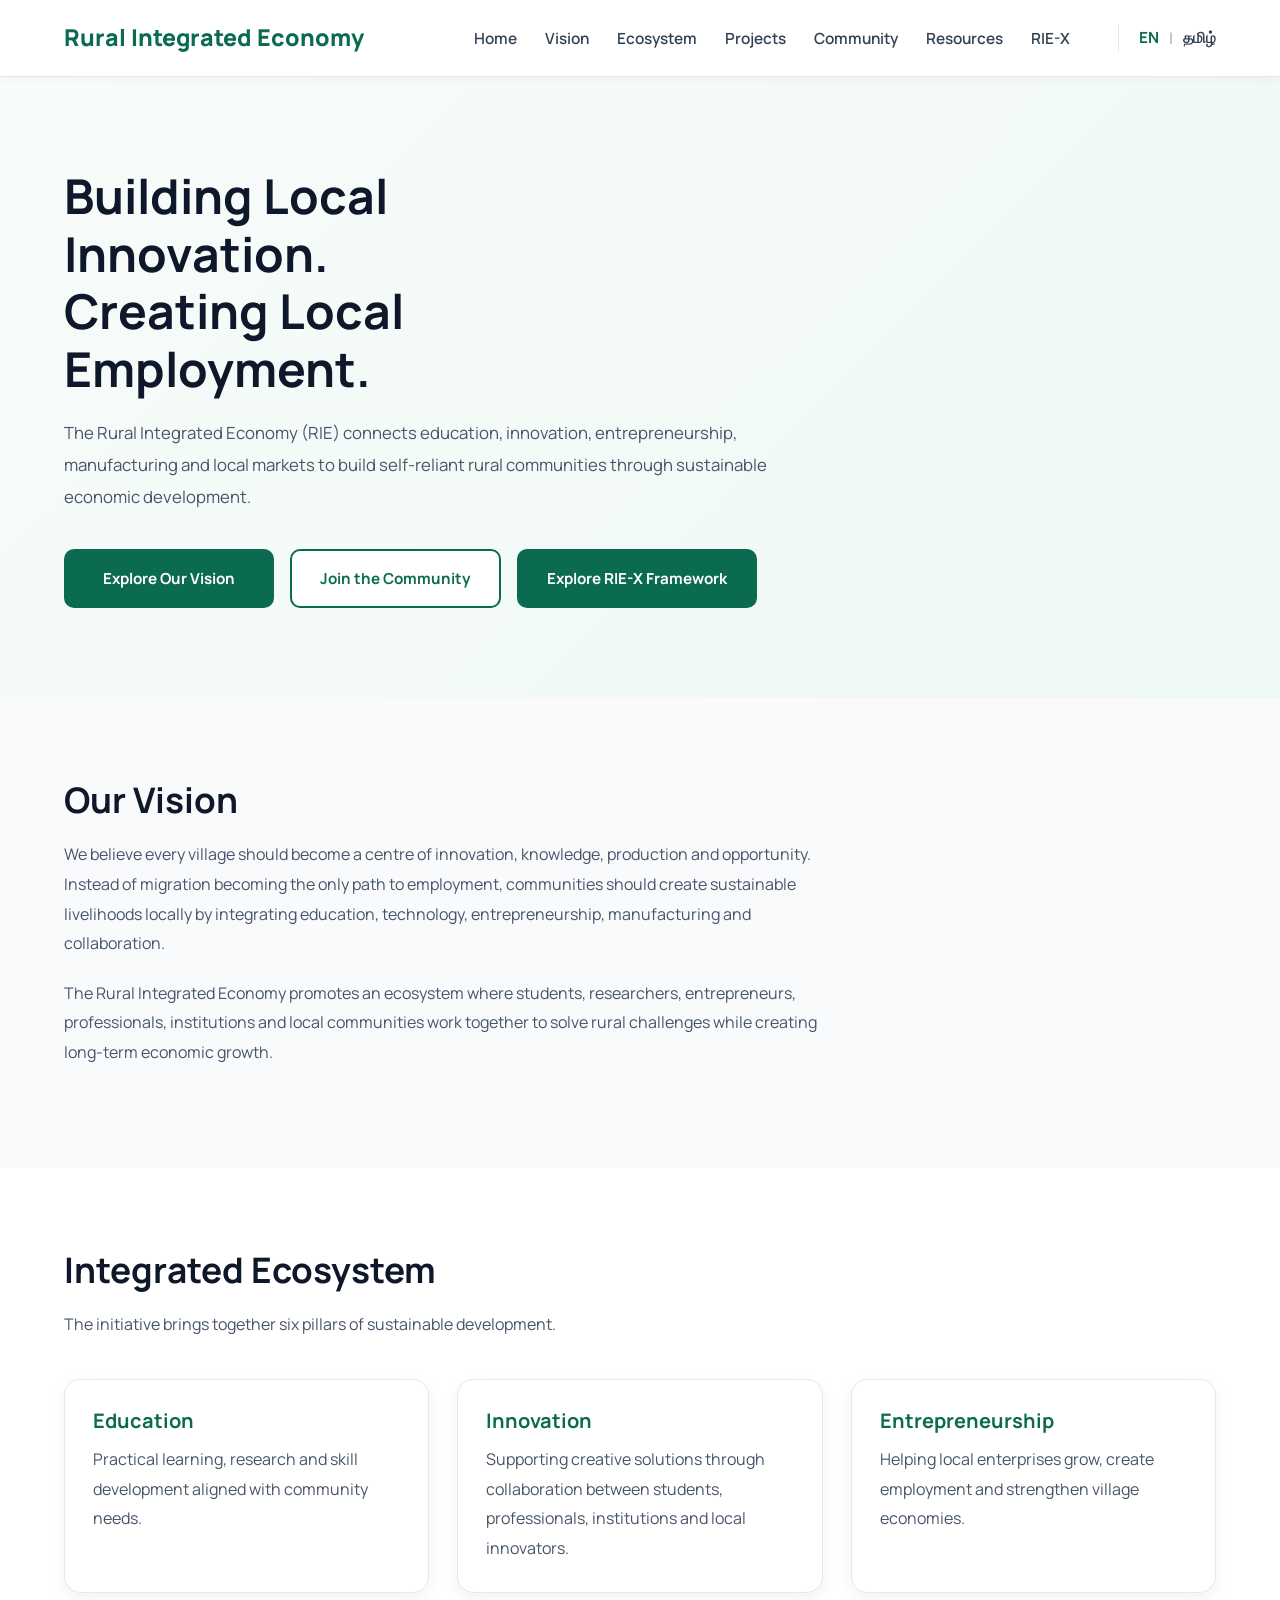
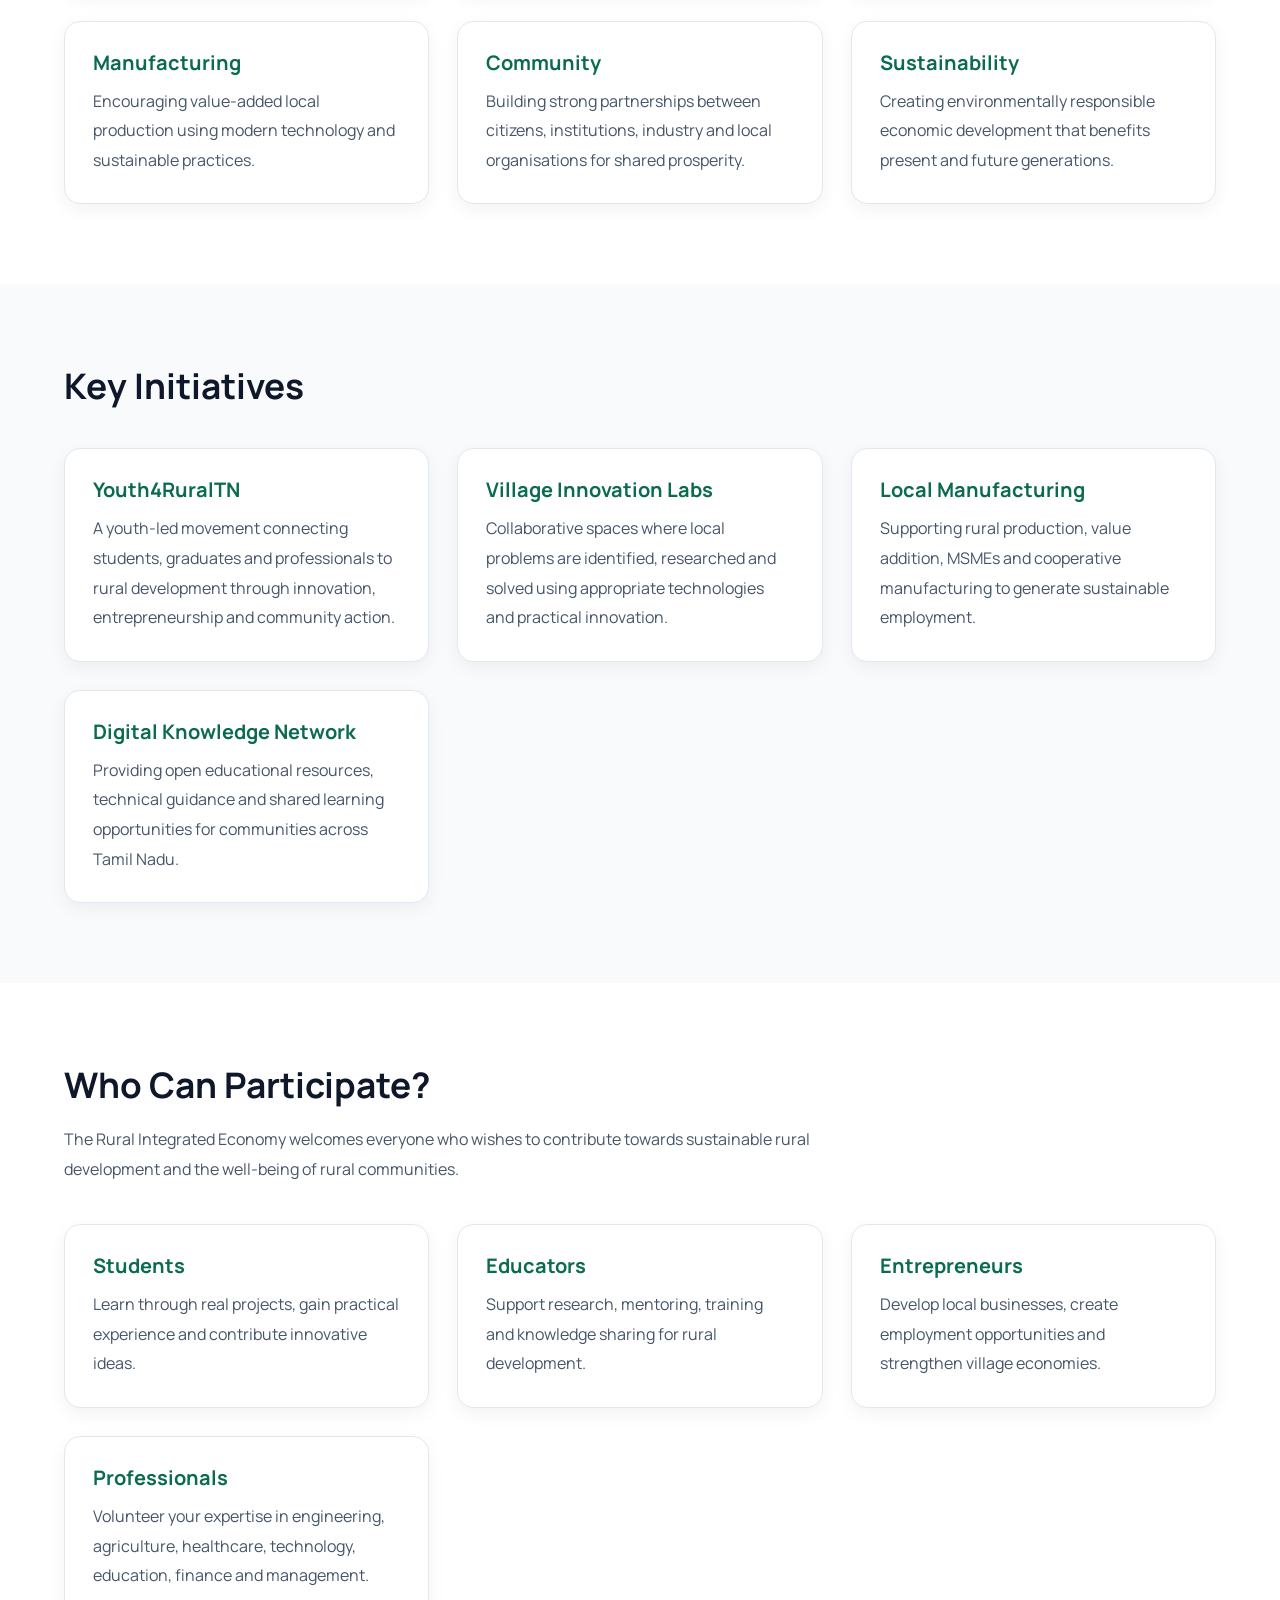
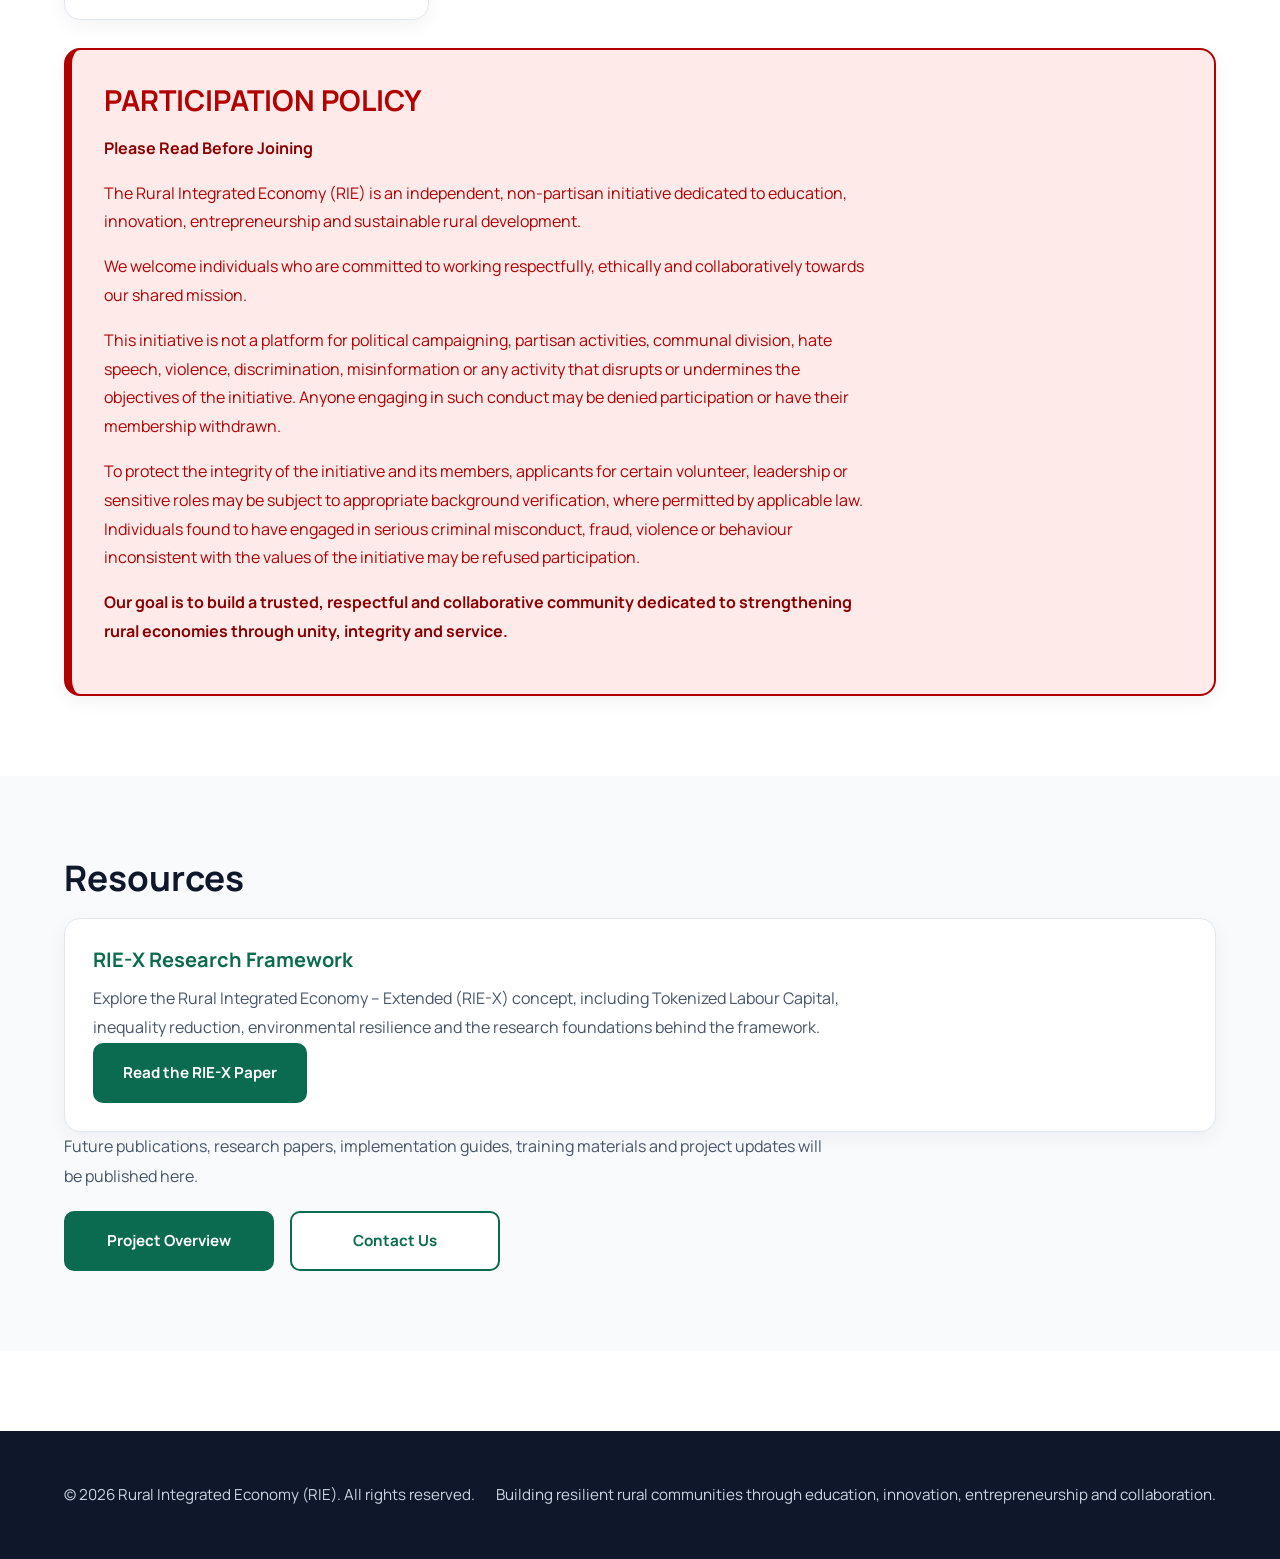
==== commit 2bded844: "Add RIE-X navigation link" ====
--- a/en/index.html
+++ b/en/index.html
@@ -37,6 +37,7 @@
 <li><a href="#projects">Projects</a></li>
 <li><a href="#community">Community</a></li>
 <li><a href="#resources">Resources</a></li>
+<li><a href="rie-x.html">RIE-X</a></li>
 
 <li class="lang-switch">
 <a class="active" href="../en/index.html">EN</a>
@@ -80,6 +81,9 @@
 
 <a href="#community" class="btn-secondary">
 Join the Community
+<a href="rie-x.html" class="btn-primary">
+Explore RIE-X Framework
+</a>
 </a>
 
 </div>
@@ -336,6 +340,16 @@
 
 <h2>Resources</h2>
 
+<div class="card">
+<h3>RIE-X Research Framework</h3>
+<p>
+Explore the Rural Integrated Economy – Extended (RIE-X) concept, including Tokenized Labour Capital, inequality reduction, environmental resilience and the research foundations behind the framework.
+</p>
+<p>
+<a href="rie-x.html" class="btn-primary">Read the RIE-X Paper</a>
+</p>
+</div>
+
 <p>
 Future publications, research papers, implementation guides,
 training materials and project updates will be published here.
--- a/assets/css/style.css
+++ b/assets/css/style.css
@@ -891,15 +891,27 @@
 }
 .participation-policy{
     grid-column:1 / -1;
-    border-left:6px solid #8b0000;
-    background:#fffaf5;
+    background:#ffeaea;
+    border:2px solid #b30000;
+    border-left:8px solid #b30000;
+    padding:2rem;
+    color:#b30000;
 }
 
 .participation-policy h3{
+    color:#b30000;
+    font-size:1.8rem;
+    margin-bottom:1rem;
+    text-transform:uppercase;
+}
+
+.participation-policy p{
+    color:#b30000;
+    margin-bottom:1rem;
+    line-height:1.8;
+}
+
+.participation-policy strong{
     color:#8b0000;
-    margin-bottom:1rem;
-}
-
-.participation-policy p{
-    margin-bottom:1rem;
+    font-weight:700;
 }
